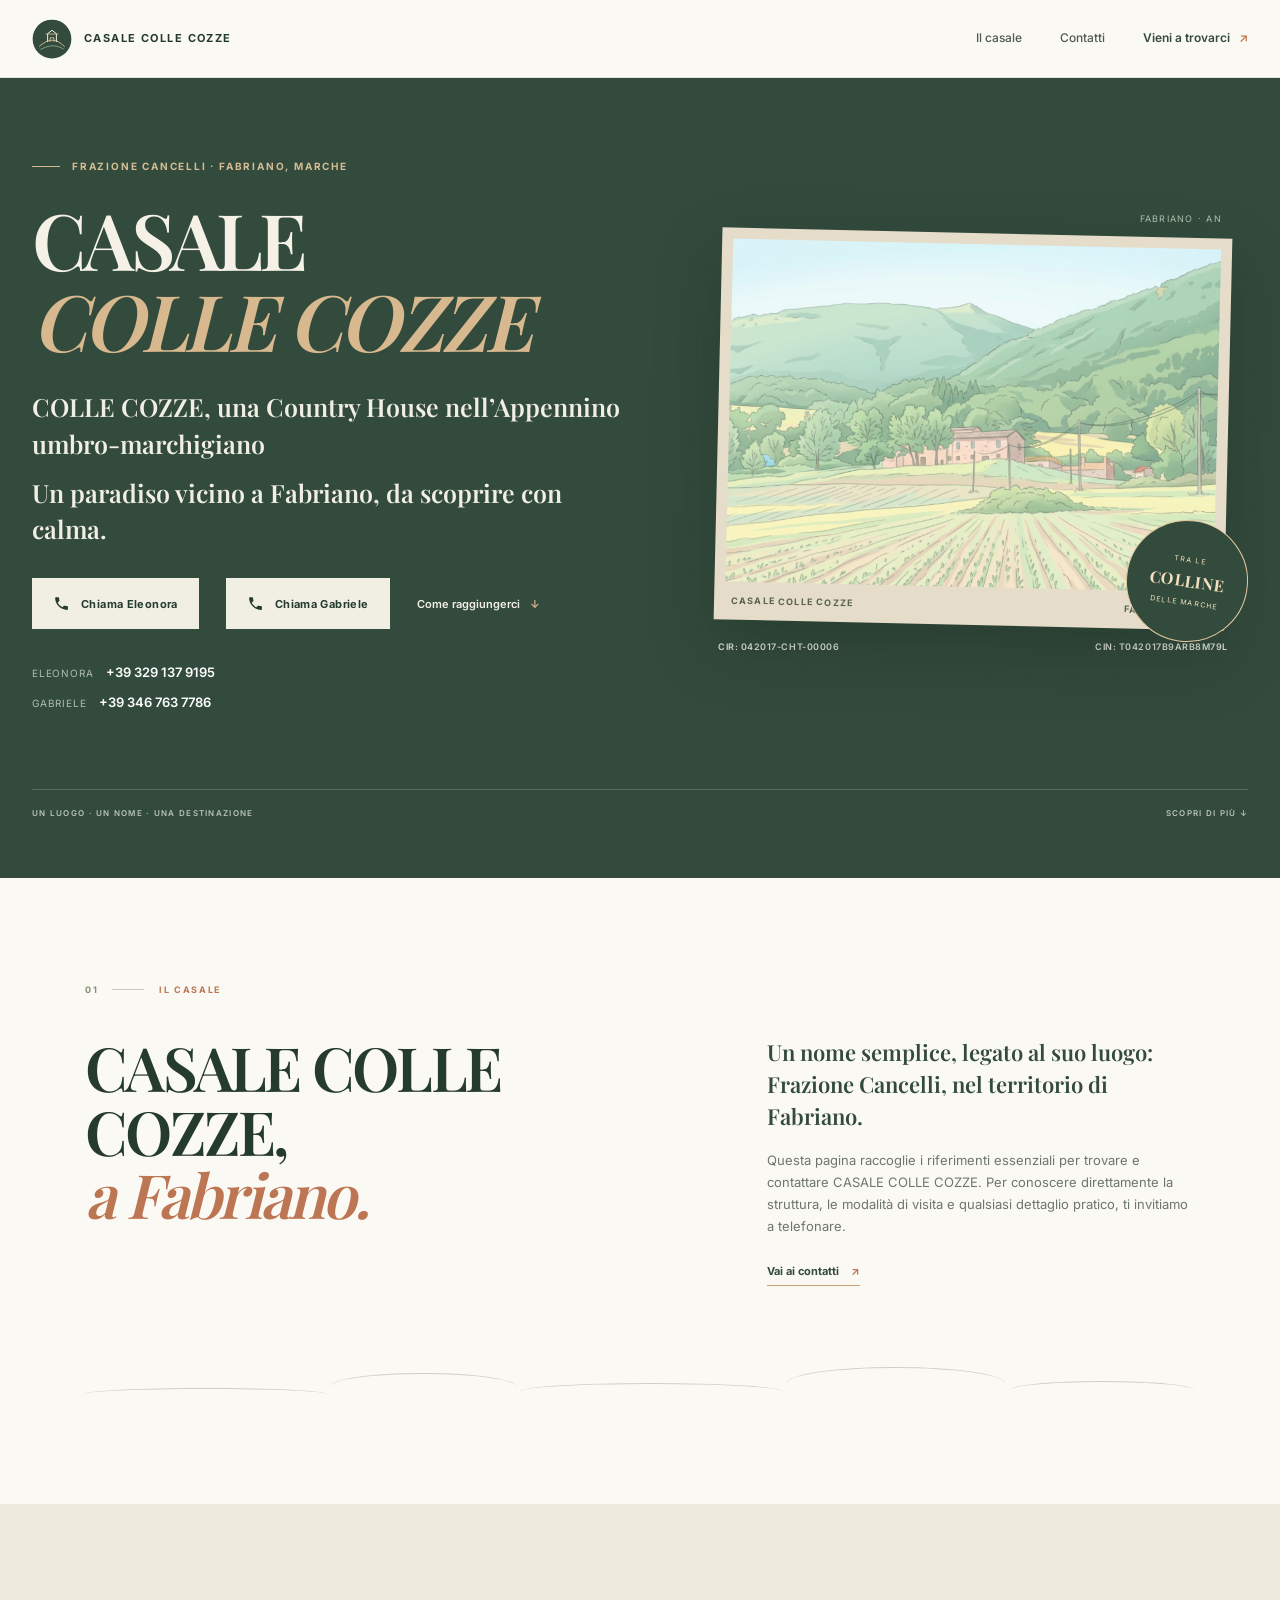
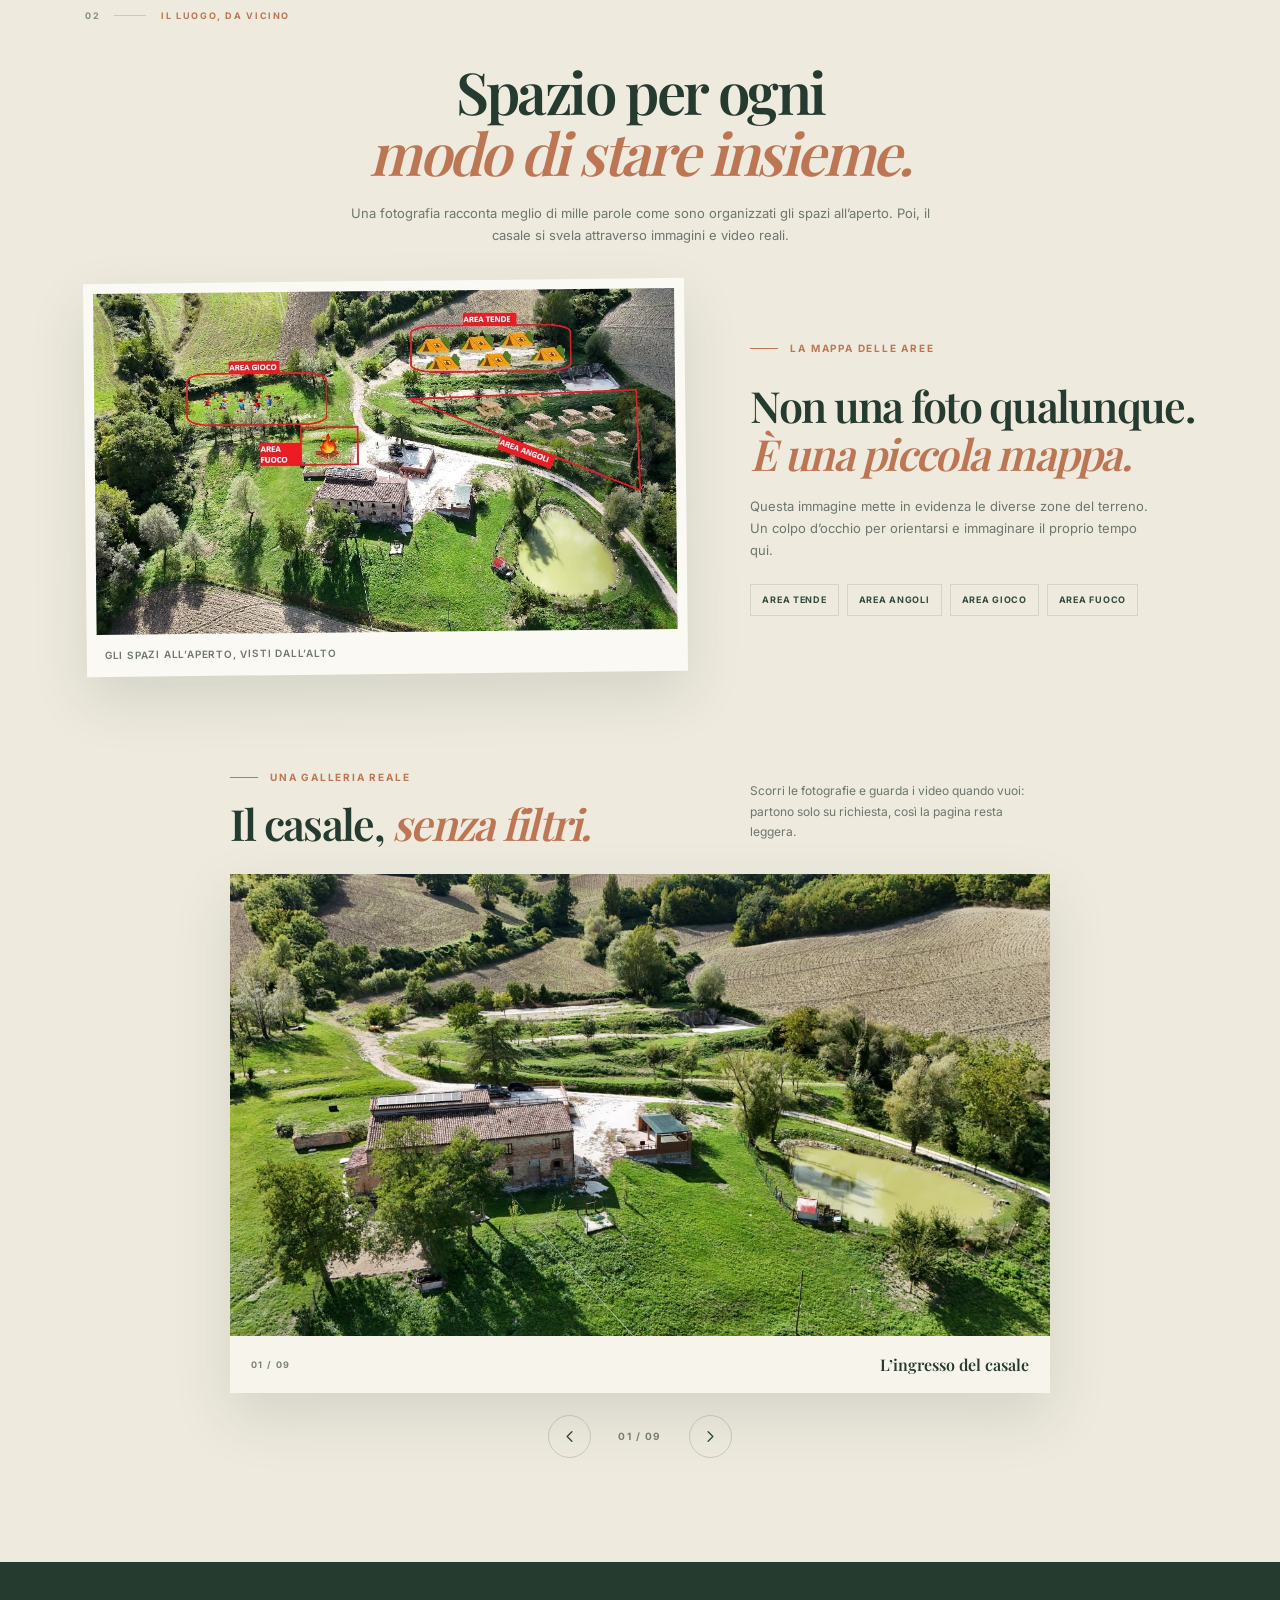
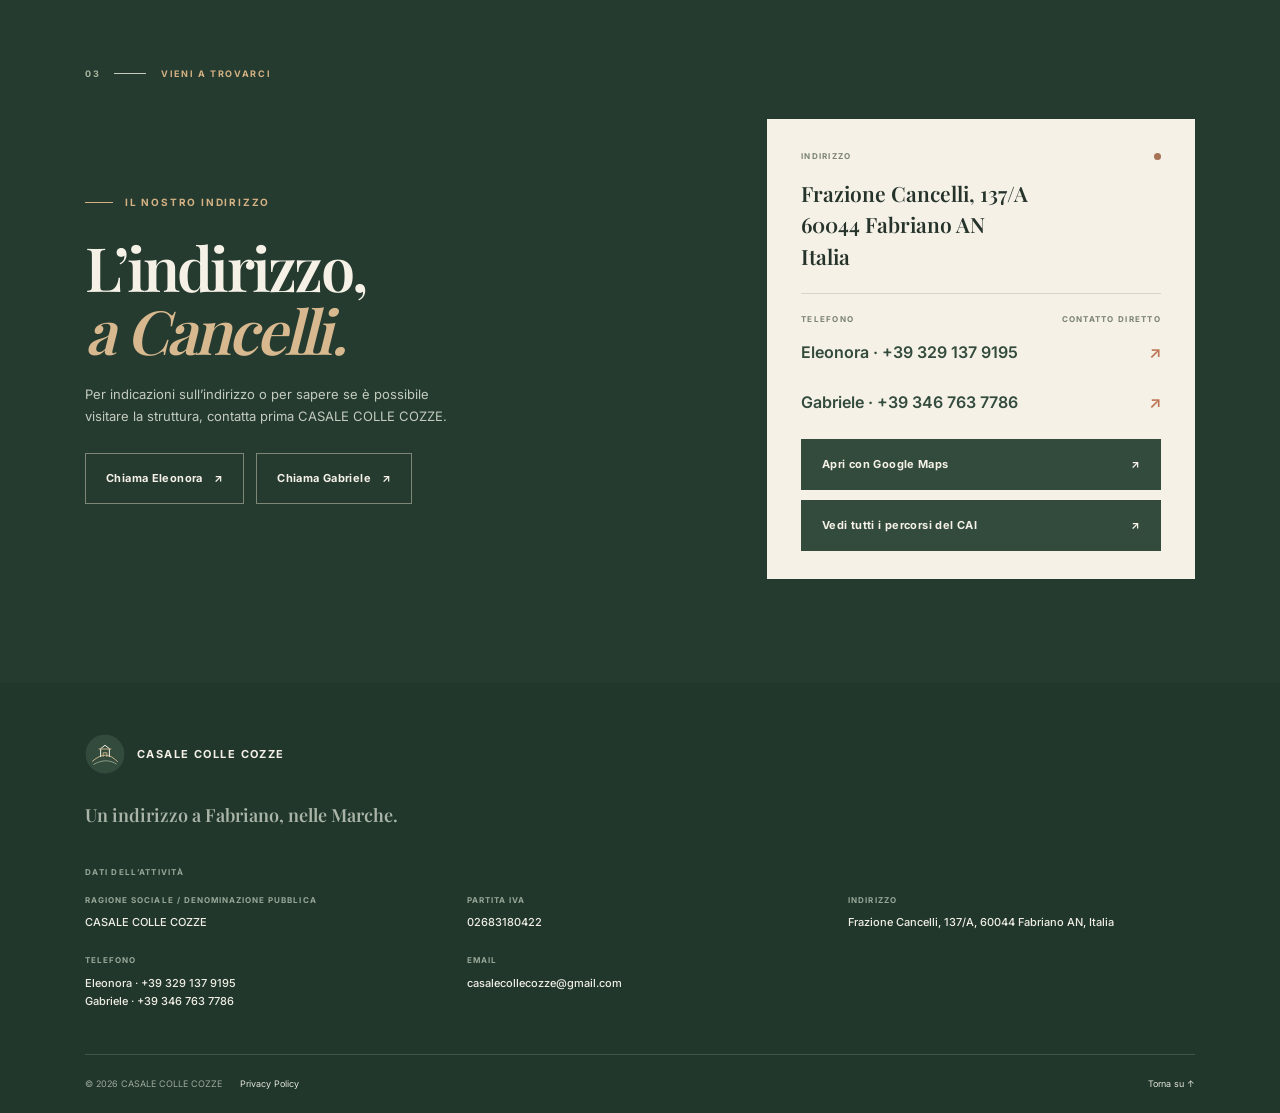
==== index.html @ ec2e75bc "Aggiunge il video rallentato e prime modifiche al contenuto in index.html" ====
<!doctype html>
<html lang="it">
<head>
  <meta charset="utf-8">
  <meta name="viewport" content="width=device-width, initial-scale=1">
  <meta name="theme-color" content="#334b3d">
  <meta name="description" content="CASALE COLLE COZZE, Country House a Frazione Cancelli, Fabriano (AN). Contatta Eleonora al +39 329 137 9195 o Gabriele al +39 346 763 7786.">
  <meta name="keywords" content="CASALE COLLE COZZE, Country House Fabriano, Frazione Cancelli, Fabriano AN, Appennino umbro-marchigiano">
  <meta name="author" content="CASALE COLLE COZZE">
  <meta property="og:title" content="CASALE COLLE COZZE | Country House a Fabriano">
  <meta property="og:description" content="Informazioni e contatti di CASALE COLLE COZZE a Frazione Cancelli, Fabriano.">
  <meta property="og:type" content="website">
  <meta property="og:locale" content="it_IT">
  <title>CASALE COLLE COZZE | Country House a Fabriano</title>
  <link rel="icon" href="assets/images/brand-mark.svg" type="image/svg+xml">
  <link rel="stylesheet" href="assets/css/styles.css">
</head>
<body>
  <a class="skip-link" href="#contenuto">Salta al contenuto</a>
  <nav class="site-nav" aria-label="Navigazione principale">
    <div class="nav-inner">
      <a class="brand" href="#inizio" aria-label="CASALE COLLE COZZE, pagina iniziale">
        <img src="assets/images/brand-mark.svg" width="42" height="42" alt="">
        <span>CASALE COLLE COZZE</span>
      </a>
      <button class="menu-toggle" type="button" aria-label="Apri il menu" aria-expanded="false" aria-controls="menu-principale">
        <span></span><span></span>
      </button>
      <div class="nav-links" id="menu-principale">
        <a href="#il-casale">Il casale</a>
        <a href="#vieni-a-trovarci">Contatti</a>
        <a class="nav-visit" href="#vieni-a-trovarci">Vieni a trovarci <span aria-hidden="true">↗</span></a>
      </div>
    </div>
  </nav>

  <main id="contenuto">
    <header class="hero" id="inizio">
      <div class="hero-inner">
        <div class="hero-copy">
          <p class="eyebrow"><span class="eyebrow-line"></span> Frazione Cancelli · Fabriano, Marche</p>
          <h1>CASALE<br><em>COLLE COZZE</em></h1>
          <p class="hero-lede">COLLE COZZE, una Country House nell’Appennino umbro-marchigiano</p>
          <p class="hero-lede">Un paradiso vicino a Fabriano, da scoprire con calma.</p>
          <div class="hero-actions">
            <a class="button button-light" href="tel:+393291379195">
              <svg aria-hidden="true" viewBox="0 0 24 24"><path d="M6.6 10.8a15.5 15.5 0 0 0 6.6 6.6l2.2-2.2a1 1 0 0 1 1-.2c1.1.4 2.3.6 3.6.6.6 0 1 .4 1 1V20c0 .6-.4 1-1 1C10.6 21 3 13.4 3 4c0-.6.4-1 1-1h3.5c.6 0 1 .4 1 1 0 1.3.2 2.5.6 3.6a1 1 0 0 1-.2 1z"/></svg>
              Chiama Eleonora
            </a>
            <a class="button button-light" href="tel:+393467637786">
              <svg aria-hidden="true" viewBox="0 0 24 24"><path d="M6.6 10.8a15.5 15.5 0 0 0 6.6 6.6l2.2-2.2a1 1 0 0 1 1-.2c1.1.4 2.3.6 3.6.6.6 0 1 .4 1 1V20c0 .6-.4 1-1 1C10.6 21 3 13.4 3 4c0-.6.4-1 1-1h3.5c.6 0 1 .4 1 1 0 1.3.2 2.5.6 3.6a1 1 0 0 1-.2 1z"/></svg>
              Chiama Gabriele
            </a>
            <a class="text-link" href="#vieni-a-trovarci">Come raggiungerci <span aria-hidden="true">↓</span></a>
          </div>
          <div class="hero-phone-list">
            <p class="hero-phone"><span>Eleonora</span><a href="tel:+393291379195">+39 329 137 9195</a></p>
            <p class="hero-phone"><span>Gabriele</span><a href="tel:+393467637786">+39 346 763 7786</a></p>
          </div>
        </div>
        <div class="hero-art">
          <div class="art-frame">
            <img src="assets/images/Casa-Soft-By-Ele.png" alt="Casale Colle Cozze a Fabriano">
            <div class="art-caption"><span>CASALE COLLE COZZE</span><span>Fabriano · AN</span></div>
          </div>
          <div class="art-codes"><span>CIR: 042017-CHT-00006</span><span>CIN: T042017B9ARB8M79L</span></div>
          <div class="art-stamp" aria-hidden="true">
            <span>TRA LE</span>
            <strong>COLLINE</strong>
            <span>DELLE MARCHE</span>
          </div>
          <span class="art-index" aria-hidden="true">FABRIANO · AN</span>
        </div>
      </div>
      <div class="hero-bottom"><span>UN LUOGO · UN NOME · UNA DESTINAZIONE</span><span>SCOPRI DI PIÙ ↓</span></div>
    </header>

    <section class="intro section-pad" id="il-casale">
      <div class="section-kicker"><span>01</span><span>IL CASALE</span></div>
      <div class="intro-grid">
        <h2>CASALE COLLE COZZE,<br><em>a Fabriano.</em></h2>
        <div class="intro-body">
          <p class="intro-lede">Un nome semplice, legato al suo luogo: Frazione Cancelli, nel territorio di Fabriano.</p>
          <p>Questa pagina raccoglie i riferimenti essenziali per trovare e contattare CASALE COLLE COZZE. Per conoscere direttamente la struttura, le modalità di visita e qualsiasi dettaglio pratico, ti invitiamo a telefonare.</p>
          <a class="inline-link" href="#vieni-a-trovarci">Vai ai contatti <span aria-hidden="true">↗</span></a>
        </div>
      </div>
      <div class="landscape-rule" aria-hidden="true"><span></span><span></span><span></span><span></span><span></span></div>
    </section>

    <section class="gallery section-pad" id="atmosfere" aria-labelledby="gallery-title">
      <div class="section-kicker"><span>02</span><span>IL LUOGO, DA VICINO</span></div>
      <div class="gallery-heading">
        <h2 id="gallery-title">Spazio per ogni<br><em>modo di stare insieme.</em></h2>
        <p>Una fotografia racconta meglio di mille parole come sono organizzati gli spazi all’aperto. Poi, il casale si svela attraverso immagini e video reali.</p>
      </div>

      <article class="gallery-feature" aria-labelledby="space-map-title">
        <figure class="space-map">
          <img src="assets/images/photo_2026-10-28_18-22-27.jpg" alt="Vista dall’alto del casale con la suddivisione delle aree: tende, angoli, gioco e fuoco" loading="lazy">
          <figcaption>Gli spazi all’aperto, visti dall’alto</figcaption>
        </figure>
        <div class="space-map-copy">
          <p class="eyebrow"><span class="eyebrow-line"></span> LA MAPPA DELLE AREE</p>
          <h3 id="space-map-title">Non una foto qualunque.<br><em>È una piccola mappa.</em></h3>
          <p>Questa immagine mette in evidenza le diverse zone del terreno. Un colpo d’occhio per orientarsi e immaginare il proprio tempo qui.</p>
          <ul class="area-list" aria-label="Aree indicate nella fotografia">
            <li>Area tende</li>
            <li>Area angoli</li>
            <li>Area gioco</li>
            <li>Area fuoco</li>
          </ul>
        </div>
      </article>

      <div class="media-heading">
        <div>
          <p class="eyebrow"><span class="eyebrow-line"></span> UNA GALLERIA REALE</p>
          <h3>Il casale, <em>senza filtri.</em></h3>
        </div>
        <p>Scorri le fotografie e guarda i video quando vuoi: partono solo su richiesta, così la pagina resta leggera.</p>
      </div>

      <div class="carousel" role="region" aria-roledescription="carosello" aria-label="Fotografie e video di Colle Cozze" tabindex="0">
        <div class="carousel-stage">
          <figure class="carousel-slide" role="group" aria-roledescription="diapositiva" aria-label="1 di 9 — L’ingresso del casale">
            <img src="assets/images/photo_2026-10-28_18-23-16.jpg" alt="Portone in legno all’ingresso del casale in pietra" loading="lazy">
            <figcaption><span>01 / 09</span><span>L’ingresso del casale</span></figcaption>
          </figure>
          <figure class="carousel-slide" role="group" aria-roledescription="diapositiva" aria-label="2 di 9 — Il casale e il paesaggio" hidden>
            <img src="assets/images/photo_2026-10-28_18-23-19.jpg" alt="Vista dall’alto del casale immerso nel paesaggio verde" loading="lazy">
            <figcaption><span>02 / 09</span><span>Il casale e il paesaggio</span></figcaption>
          </figure>
          <figure class="carousel-slide" role="group" aria-roledescription="diapositiva" aria-label="3 di 9 — La casa in pietra" hidden>
            <img src="assets/images/photo_2026-10-28_18-23-22.jpg" alt="Facciata in pietra del casale con ingresso e terrazza" loading="lazy">
            <figcaption><span>03 / 09</span><span>La casa in pietra</span></figcaption>
          </figure>
          <figure class="carousel-slide" role="group" aria-roledescription="diapositiva" aria-label="4 di 9 — La cucina" hidden>
            <img src="assets/images/photo_2026-10-28_18-23-25.jpg" alt="Cucina attrezzata con piano di lavoro e tavolo in acciaio" loading="lazy">
            <figcaption><span>04 / 09</span><span>La cucina</span></figcaption>
          </figure>
          <figure class="carousel-slide" role="group" aria-roledescription="diapositiva" aria-label="5 di 9 — La sala da pranzo" hidden>
            <img src="assets/images/photo_2026-10-28_18-23-27.jpg" alt="Sala interna con tavolo lungo e panche in legno" loading="lazy">
            <figcaption><span>05 / 09</span><span>La sala da pranzo</span></figcaption>
          </figure>
          <figure class="carousel-slide" role="group" aria-roledescription="diapositiva" aria-label="6 di 9 — La sala, un altro scorcio" hidden>
            <img src="assets/images/photo_2026-10-28_18-23-30.jpg" alt="Seconda vista della sala interna con tavolo e panche" loading="lazy">
            <figcaption><span>06 / 09</span><span>La sala, un altro scorcio</span></figcaption>
          </figure>
          <figure class="carousel-slide" role="group" aria-roledescription="diapositiva" aria-label="7 di 9 — Il paesaggio intorno" hidden>
            <img src="assets/images/photo_2026-10-28_18-23-33.jpg" alt="Prato verde e boschi sulle colline intorno al casale" loading="lazy">
            <figcaption><span>07 / 09</span><span>Il paesaggio intorno</span></figcaption>
          </figure>
          <figure class="carousel-slide" role="group" aria-roledescription="diapositiva" aria-label="8 di 9 — Video del luogo" hidden>
            <video controls playsinline preload="none" poster="assets/images/photo_2026-10-28_18-23-19.jpg" aria-label="Video del casale, primo filmato">
              <source src="assets/videos/colle-cozze.mp4" type="video/mp4">
              Il tuo browser non supporta la riproduzione video.
            </video>
            <figcaption><span>08 / 09</span><span>Un video del luogo</span></figcaption>
          </figure>
          <figure class="carousel-slide" role="group" aria-roledescription="diapositiva" aria-label="9 di 9 — Video al rallentatore" hidden>
            <video controls playsinline preload="none" poster="assets/images/photo_2026-10-28_18-23-33.jpg" aria-label="Video del casale riprodotto al rallentatore">
              <source src="assets/videos/colle-cozze-rallentato.mp4" type="video/mp4">
              Il tuo browser non supporta la riproduzione video.
            </video>
            <figcaption><span>09 / 09</span><span>Il paesaggio, al rallentatore</span></figcaption>
          </figure>
        </div>
        <div class="carousel-controls">
          <button class="carousel-arrow carousel-prev" type="button" aria-label="Mostra il contenuto precedente">
            <svg aria-hidden="true" viewBox="0 0 24 24"><path d="m15 18-6-6 6-6"/></svg>
          </button>
          <span class="carousel-count" aria-hidden="true">01 / 09</span>
          <button class="carousel-arrow carousel-next" type="button" aria-label="Mostra il contenuto successivo">
            <svg aria-hidden="true" viewBox="0 0 24 24"><path d="m9 18 6-6-6-6"/></svg>
          </button>
        </div>
        <p class="carousel-status" aria-live="polite" aria-atomic="true">Elemento 1 di 9: L’ingresso del casale</p>
      </div>
    </section>

    <section class="visit section-pad" id="vieni-a-trovarci">
      <div class="section-kicker section-kicker-light"><span>03</span><span>VIENI A TROVARCI</span></div>
      <div class="visit-grid">
        <div>
          <p class="eyebrow eyebrow-light"><span class="eyebrow-line"></span> IL NOSTRO INDIRIZZO</p>
          <h2>L’indirizzo,<br><em>a Cancelli.</em></h2>
          <p class="visit-copy">Per indicazioni sull’indirizzo o per sapere se è possibile visitare la struttura, contatta prima CASALE COLLE COZZE.</p>
          <div class="visit-actions">
            <a class="button button-outline" href="tel:+393291379195">Chiama Eleonora <span aria-hidden="true">↗</span></a>
            <a class="button button-outline" href="tel:+393467637786">Chiama Gabriele <span aria-hidden="true">↗</span></a>
          </div>
        </div>
        <div class="address-card">
          <div class="address-card-top"><span>INDIRIZZO</span><span class="address-dot" aria-hidden="true"></span></div>
          <address>Frazione Cancelli, 137/A<br>60044 Fabriano AN<br>Italia</address>
          <div class="address-separator"></div>
          <div class="address-card-top"><span>TELEFONO</span><span>CONTATTO DIRETTO</span></div>
          <a class="address-phone" href="tel:+393291379195">Eleonora · +39 329 137 9195 <span aria-hidden="true">↗</span></a>
          <a class="address-phone" href="tel:+393467637786">Gabriele · +39 346 763 7786 <span aria-hidden="true">↗</span></a>
          <a class="button button-map" href="https://www.google.com/maps/search/?api=1&amp;query=CASALE%20COLLE%20COZZE%2C%20Frazione%20Cancelli%20137%2FA%2C%2060044%20Fabriano%20AN%2C%20Italy" target="_blank" rel="noopener noreferrer">
            Apri con Google Maps <span aria-hidden="true">↗</span>
          </a>
          <a class="button button-map" href="https://www.caifabriano.it/wp/cpc/7-itinerari-it/it-7-gruppo-monte-penna/it-7-01/" target="_blank" rel="noopener noreferrer">
            Vedi tutti i percorsi del CAI <span aria-hidden="true">↗</span>
          </a>
        </div>
      </div>
    </section>

  </main>

  <footer class="site-footer">
    <div class="footer-main">
      <a class="brand footer-brand" href="#inizio">
        <img src="assets/images/brand-mark.svg" width="42" height="42" alt="">
        <span>CASALE COLLE COZZE</span>
      </a>
      <p class="footer-line">Un indirizzo a Fabriano, nelle Marche.</p>
      <p class="footer-label">DATI DELL’ATTIVITÀ</p>
      <div class="footer-details">
        <div><span>RAGIONE SOCIALE / DENOMINAZIONE PUBBLICA</span><strong>CASALE COLLE COZZE</strong></div>
        <div><span>PARTITA IVA</span><strong>02683180422</strong></div>
        <div><span>INDIRIZZO</span><strong>Frazione Cancelli, 137/A, 60044 Fabriano AN, Italia</strong></div>
        <div><span>TELEFONO</span><strong><a href="tel:+393291379195">Eleonora · +39 329 137 9195</a><br><a href="tel:+393467637786">Gabriele · +39 346 763 7786</a></strong></div>
        <div><span>EMAIL</span><strong><a href="mailto:casalecollecozze@gmail.com">casalecollecozze@gmail.com</a></strong></div>
      </div>
    </div>
    <div class="footer-bottom">
      <span>© <span id="anno">2026</span> CASALE COLLE COZZE</span>
      <a href="privacy_policy.html">Privacy Policy</a>
      <a class="back-top" href="#inizio">Torna su ↑</a>
    </div>
  </footer>
  <script src="assets/js/main.js" defer></script>
</body>
</html>
---- assets/css/styles.css ----
@font-face {
  font-family: Inter;
  src: url("../fonts/Inter-Regular.ttf") format("truetype");
  font-style: normal;
  font-weight: 400;
  font-display: swap;
}
@font-face {
  font-family: Inter;
  src: url("../fonts/Inter-Medium.ttf") format("truetype");
  font-style: normal;
  font-weight: 500;
  font-display: swap;
}
@font-face {
  font-family: Inter;
  src: url("../fonts/Inter-SemiBold.ttf") format("truetype");
  font-style: normal;
  font-weight: 600;
  font-display: swap;
}
@font-face {
  font-family: Inter;
  src: url("../fonts/Inter-Bold.ttf") format("truetype");
  font-style: normal;
  font-weight: 700;
  font-display: swap;
}
@font-face {
  font-family: "Playfair Display";
  src: url("../fonts/PlayfairDisplay-SemiBold.ttf") format("truetype");
  font-style: normal;
  font-weight: 600;
  font-display: swap;
}
@font-face {
  font-family: "Playfair Display";
  src: url("../fonts/PlayfairDisplay-Bold.ttf") format("truetype");
  font-style: normal;
  font-weight: 700;
  font-display: swap;
}

:root {
  color-scheme: light;
  --forest: #334b3d;
  --forest-deep: #263b30;
  --moss: #829174;
  --clay: #bd7654;
  --cream: #f5f1e7;
  --paper: #fbf9f3;
  --ink: #25332b;
  --muted: #6d766d;
  --rule: #d8d7c9;
  --nav-height: 78px;
}

* { box-sizing: border-box; }
html { scroll-behavior: smooth; scroll-padding-top: calc(var(--nav-height) + 18px); }
body {
  margin: 0;
  background: var(--paper);
  color: var(--ink);
  font-family: Inter, Arial, sans-serif;
  font-size: 15px;
  line-height: 1.7;
  -webkit-font-smoothing: antialiased;
}
a { color: inherit; }
img, svg { display: block; }
.skip-link {
  position: fixed; z-index: 1000; top: 8px; left: 8px;
  padding: 10px 14px; transform: translateY(-150%);
  background: var(--paper); color: var(--ink);
}
.skip-link:focus { transform: translateY(0); }

.site-nav {
  position: sticky; top: 0; z-index: 50;
  height: var(--nav-height);
  background: rgba(251, 249, 243, .96);
  border-bottom: 1px solid rgba(51, 75, 61, .12);
  backdrop-filter: blur(12px);
}
.nav-inner {
  width: min(1240px, calc(100% - 64px)); height: 100%; margin: 0 auto;
  display: flex; align-items: center; justify-content: space-between;
}
.brand { display: inline-flex; align-items: center; gap: 12px; text-decoration: none; }
.brand img { width: 40px; height: 40px; }
.brand span { color: var(--forest-deep); font-size: 11px; font-weight: 700; letter-spacing: .13em; }
.nav-links { display: flex; align-items: center; gap: 38px; }
.nav-links a {
  text-decoration: none; color: #4e5b51; font-size: 12px; font-weight: 500;
  transition: color .2s ease;
}
.nav-links a:hover, .nav-links a:focus-visible { color: var(--clay); }
.nav-links .nav-visit { color: var(--forest); font-weight: 600; }
.nav-visit span { margin-left: 6px; color: var(--clay); }
.menu-toggle { display: none; }

.hero {
  position: relative; min-height: min(740px, calc(100svh - var(--nav-height)));
  padding: 72px max(32px, calc((100% - 1240px) / 2)) 58px;
  overflow: hidden; color: var(--cream); background: var(--forest);
}
.hero::before {
  position: absolute; inset: 0; content: ""; pointer-events: none; opacity: .13;
  background-image: radial-gradient(rgba(255,255,255,.38) .55px, transparent .55px);
  background-size: 8px 8px; mask-image: linear-gradient(90deg, #000, transparent 88%);
}
.hero-inner {
  position: relative; z-index: 1; width: min(1240px, 100%); min-height: 515px; margin: auto;
  display: grid; grid-template-columns: 1fr .9fr; align-items: center; gap: clamp(34px, 7vw, 110px);
}
.hero-copy { padding: 8px 0 22px; }
.eyebrow {
  display: flex; align-items: center; gap: 12px; margin: 0 0 24px;
  color: var(--clay); font-size: 10px; font-weight: 700; letter-spacing: .18em; text-transform: uppercase;
}
.eyebrow-line { width: 28px; height: 1px; background: currentColor; }
.hero .eyebrow { color: #d6bc93; }
h1, h2, p { margin-top: 0; }
h1, h2 {
  font-family: "Playfair Display", Georgia, serif; font-weight: 600;
  letter-spacing: -.045em; line-height: 1.04;
}
h1 { margin: 0 0 28px; font-size: clamp(50px, 6.1vw, 84px); }
h1 em, h2 em { color: #d8b98f; font-weight: 600; }
.hero-lede { margin: 0 0 13px; color: #f1eee3; font-family: "Playfair Display", Georgia, serif; font-size: clamp(20px, 2vw, 25px); line-height: 1.45; }
.hero-actions { display: flex; flex-wrap: wrap; align-items: center; gap: 27px; margin-top: 31px; }
.button {
  min-height: 51px; display: inline-flex; align-items: center; justify-content: center; gap: 11px;
  padding: 0 20px; border: 1px solid transparent; text-decoration: none;
  font-size: 11px; font-weight: 700; letter-spacing: .035em;
  transition: transform .2s ease, background-color .2s ease, color .2s ease;
}
.button:hover { transform: translateY(-2px); }
.button svg { width: 17px; height: 17px; fill: currentColor; }
.button-light { color: var(--forest-deep); background: #f1eee3; }
.button-light:hover { background: #fff; }
.text-link { color: #f4f0e6; font-size: 11px; font-weight: 600; text-decoration: none; }
.text-link span { margin-left: 7px; color: #d8b98f; }
.hero-phone-list { margin-top: 32px; }
.hero-phone { display: flex; flex-wrap: wrap; align-items: baseline; gap: 13px; margin: 0 0 8px; }
.hero-phone span { color: #aebcaf; font-size: 10px; letter-spacing: .08em; text-transform: uppercase; }
.hero-phone a { color: #fff; font-size: 13px; font-weight: 600; text-decoration: none; }

.hero-art { position: relative; width: 100%; max-width: 530px; justify-self: end; padding: 22px 20px 28px 0; }
.art-frame { position: relative; padding: 11px; background: #e5ddca; box-shadow: 0 25px 65px rgba(14, 29, 21, .28); transform: rotate(1.3deg); }
.art-frame img { width: 100%; height: auto; background: #d8dfce; }
.art-caption {
  display: flex; justify-content: space-between; padding: 11px 6px 1px;
  color: #586351; font-size: 9px; font-weight: 700; letter-spacing: .13em; text-transform: uppercase;
}
.art-codes { display: flex; flex-wrap: wrap; justify-content: space-between; gap: 5px 16px; margin-top: 13px; color: #e1e6d9; font-size: 9px; font-weight: 600; letter-spacing: .06em; }
.art-stamp {
  position: absolute; right: 0; bottom: 40px; width: 122px; height: 122px; border: 1px solid #e2c79d;
  border-radius: 50%; display: flex; flex-direction: column; align-items: center; justify-content: center;
  color: #f2dfbd; background: var(--forest); text-align: center; transform: rotate(8deg);
}
.art-stamp span { font-size: 7px; letter-spacing: .18em; }
.art-stamp strong { margin: 2px 0; font-family: "Playfair Display", Georgia, serif; font-size: 16px; letter-spacing: .03em; }
.art-index { position: absolute; top: 0; right: 26px; color: #adc0ae; font-size: 9px; letter-spacing: .14em; }
.hero-bottom {
  position: relative; z-index: 1; width: min(1240px, 100%); margin: 45px auto 0; padding-top: 17px;
  display: flex; justify-content: space-between; border-top: 1px solid rgba(243,239,226,.2);
  color: #b9c2b6; font-size: 8px; font-weight: 600; letter-spacing: .16em;
}

.section-pad { padding: 104px max(32px, calc((100% - 1110px) / 2)); }
.section-kicker { display: flex; align-items: center; gap: 15px; margin-bottom: 38px; color: var(--clay); font-size: 9px; font-weight: 700; letter-spacing: .18em; }
.section-kicker span:first-child { color: var(--moss); }
.section-kicker span:first-child::after { content: ""; display: inline-block; width: 32px; height: 1px; margin: 0 0 3px 14px; background: #c8cbbd; }
.intro { position: relative; overflow: hidden; }
.intro-grid { display: grid; grid-template-columns: 1fr .75fr; gap: 10%; align-items: start; }
h2 { margin: 0; color: var(--forest-deep); font-size: clamp(38px, 5vw, 61px); }
.intro h2 em, .contact h2 em { color: var(--clay); }
.intro-lede { max-width: 455px; margin: 2px 0 16px; color: var(--forest); font-family: "Playfair Display", Georgia, serif; font-size: 22px; line-height: 1.45; }
.intro-body > p:not(.intro-lede) { max-width: 460px; margin-bottom: 19px; color: var(--muted); font-size: 13px; }
.inline-link { display: inline-flex; gap: 12px; padding-bottom: 5px; border-bottom: 1px solid #c8a078; color: var(--forest); font-size: 11px; font-weight: 700; text-decoration: none; }
.inline-link span { color: var(--clay); }
.landscape-rule { height: 40px; display: flex; align-items: end; gap: 4px; margin-top: 74px; opacity: .45; }
.landscape-rule span { display: block; width: 22%; height: 12px; border-top: 1px solid #94a18c; border-radius: 50% 50% 0 0; }
.landscape-rule span:nth-child(2) { width: 17%; height: 27px; }
.landscape-rule span:nth-child(3) { width: 24%; height: 17px; }
.landscape-rule span:nth-child(4) { width: 20%; height: 33px; }
.landscape-rule span:nth-child(5) { width: 17%; height: 19px; }

.gallery { background: #eeeade; }
.gallery-heading { max-width: 770px; margin: 0 auto 35px; text-align: center; }
.gallery-heading h2 { font-size: clamp(38px, 5vw, 58px); }
.gallery-heading h2 em { color: var(--clay); }
.gallery-heading p { max-width: 590px; margin: 20px auto 0; color: var(--muted); font-size: 13px; }
.gallery-feature {
  display: grid; grid-template-columns: 1.15fr .85fr; align-items: center; gap: clamp(28px, 5vw, 70px);
  max-width: 1110px; margin: 0 auto 95px;
}
.space-map { margin: 0; padding: 10px; background: var(--paper); box-shadow: 0 23px 55px rgba(38, 59, 48, .13); transform: rotate(-.6deg); }
.space-map img { width: 100%; height: auto; }
.space-map figcaption { padding: 12px 8px 3px; color: var(--muted); font-size: 10px; font-weight: 600; letter-spacing: .08em; text-transform: uppercase; }
.space-map-copy h3, .media-heading h3 {
  margin: 0; color: var(--forest-deep); font-family: "Playfair Display", Georgia, serif;
  font-size: clamp(30px, 3.5vw, 43px); font-weight: 600; letter-spacing: -.04em; line-height: 1.12;
}
.space-map-copy h3 em, .media-heading h3 em { color: var(--clay); font-weight: 600; }
.space-map-copy > p:not(.eyebrow) { max-width: 400px; margin: 18px 0 23px; color: var(--muted); font-size: 13px; }
.area-list { display: flex; flex-wrap: wrap; gap: 8px; margin: 0; padding: 0; list-style: none; }
.area-list li { padding: 7px 11px; border: 1px solid #d5d4c7; color: var(--forest); font-size: 9px; font-weight: 700; letter-spacing: .08em; text-transform: uppercase; }
.media-heading { display: flex; align-items: end; justify-content: space-between; gap: 28px; max-width: 820px; margin: 0 auto 27px; }
.media-heading .eyebrow { margin-bottom: 13px; }
.media-heading > p { max-width: 300px; margin: 0 0 5px; color: var(--muted); font-size: 12px; }
.carousel { position: relative; width: min(820px, 100%); margin: 0 auto; outline: none; }
.carousel:focus-visible { outline: 2px solid var(--clay); outline-offset: 8px; }
.carousel-stage { position: relative; overflow: hidden; background: #e1dbc9; box-shadow: 0 23px 55px rgba(38, 59, 48, .13); }
.carousel-slide { margin: 0; }
.carousel-slide[hidden] { display: none; }
.carousel-slide img, .carousel-slide video { width: 100%; aspect-ratio: 16 / 9; object-fit: cover; background: #ddd8c9; }
.carousel-slide figcaption {
  min-height: 57px; display: flex; align-items: center; justify-content: space-between; gap: 20px;
  padding: 13px 21px; color: var(--forest-deep); background: #f7f4eb;
  font-family: "Playfair Display", Georgia, serif; font-size: 16px;
}
.carousel-slide figcaption span:first-child {
  color: #788273; font-family: Inter, Arial, sans-serif; font-size: 9px; font-weight: 700; letter-spacing: .15em;
}
.carousel-controls { display: flex; align-items: center; justify-content: center; gap: 20px; margin-top: 22px; }
.carousel-count { min-width: 58px; color: #788273; font-size: 10px; font-weight: 700; letter-spacing: .15em; text-align: center; }
.carousel-arrow {
  width: 43px; height: 43px; display: grid; place-items: center; padding: 0;
  border: 1px solid #c9cabb; border-radius: 50%; color: var(--forest); background: transparent; cursor: pointer;
  transition: color .2s ease, background-color .2s ease, border-color .2s ease;
}
.carousel-arrow:hover { border-color: var(--forest); color: var(--paper); background: var(--forest); }
.carousel-arrow:focus-visible, .carousel-indicator:focus-visible { outline: 2px solid var(--clay); outline-offset: 4px; }
.carousel-arrow svg { width: 19px; height: 19px; fill: none; stroke: currentColor; stroke-linecap: round; stroke-linejoin: round; stroke-width: 1.7; }
.carousel-indicators { display: flex; align-items: center; justify-content: center; gap: 11px; }
.carousel-indicator {
  width: 10px; height: 10px; padding: 0; border: 1px solid #75816f; border-radius: 50%;
  background: transparent; cursor: pointer; transition: transform .2s ease, background-color .2s ease;
}
.carousel-indicator[aria-current="true"] { transform: scale(1.2); border-color: var(--forest); background: var(--forest); }
.carousel-status { position: absolute; top: 0; left: 0; width: 1px; height: 1px; overflow: hidden; clip: rect(0, 0, 0, 0); white-space: nowrap; clip-path: inset(50%); }

.visit { color: var(--cream); background: var(--forest-deep); }
.section-kicker-light { color: #d3b183; }
.section-kicker-light span:first-child { color: #a9b69f; }
.visit-grid { display: grid; grid-template-columns: 1fr .78fr; gap: 12%; align-items: center; }
.eyebrow-light { color: #d3b183; }
.visit h2 { color: var(--cream); }
.visit-copy { max-width: 375px; margin: 21px 0 26px; color: #c3cbbf; font-size: 13px; }
.visit-actions { display: flex; flex-wrap: wrap; gap: 12px; }
.button-outline { border-color: rgba(239,232,214,.43); color: var(--cream); }
.button-outline:hover { background: rgba(255,255,255,.08); }
.address-card { padding: 31px 34px 28px; color: var(--ink); background: var(--cream); }
.address-card-top { display: flex; align-items: center; justify-content: space-between; color: #798273; font-size: 8px; font-weight: 700; letter-spacing: .16em; }
.address-dot { width: 7px; height: 7px; border-radius: 50%; background: #a67356; }
.address-card address { margin: 14px 0 21px; font-family: "Playfair Display", Georgia, serif; font-size: 21px; font-style: normal; line-height: 1.5; }
.address-separator { height: 1px; margin: 0 0 19px; background: #d9d5c8; }
.address-phone { display: flex; justify-content: space-between; margin: 12px 0 23px; color: var(--forest); font-size: 16px; font-weight: 600; text-decoration: none; }
.address-phone span { color: var(--clay); }
.button-map { width: 100%; justify-content: space-between; color: var(--cream); background: var(--forest); }
.button-map + .button-map { margin-top: 10px; }
.button-map:hover { background: #405c49; }

.contact { background: var(--cream); }
.contact-grid { display: grid; grid-template-columns: 1fr .76fr; gap: 12%; align-items: end; }
.contact-action { padding-bottom: 4px; }
.contact-action p { max-width: 390px; margin-bottom: 22px; color: var(--muted); font-size: 13px; }
.contact-number { display: flex; align-items: center; justify-content: space-between; gap: 15px; padding-bottom: 13px; border-bottom: 1px solid #a4a995; color: var(--forest); font-size: clamp(21px, 3vw, 32px); font-weight: 600; letter-spacing: -.04em; text-decoration: none; }
.contact-number span { color: var(--clay); font-size: 18px; }
.contact-caption { display: block; margin-top: 10px; color: #798273; font-size: 10px; }

.site-footer { color: #e7e7dc; background: #22372c; }
.footer-main { width: min(1110px, calc(100% - 64px)); margin: auto; padding: 51px 0 43px; }
.footer-brand span { color: #f4f0e6; }
.footer-line { margin: 18px 0 36px; color: #aab5a8; font-family: "Playfair Display", Georgia, serif; font-size: 18px; }
.footer-label { margin: 0 0 14px; color: #98a898; font-size: 8px; font-weight: 700; letter-spacing: .16em; }
.footer-details { display: grid; grid-template-columns: repeat(3, 1fr); gap: 22px 35px; }
.footer-details div { min-width: 0; }
.footer-details span { display: block; margin-bottom: 6px; color: #98a898; font-size: 8px; font-weight: 700; letter-spacing: .13em; }
.footer-details strong { display: block; color: #f0eee5; font-size: 11px; font-weight: 500; overflow-wrap: anywhere; }
.footer-details a { text-decoration: none; }
.footer-details a:hover { color: #e2c294; }
.footer-bottom {
  min-height: 59px; width: min(1110px, calc(100% - 64px)); margin: auto; display: flex;
  align-items: center; justify-content: space-between; gap: 18px; border-top: 1px solid rgba(237,238,225,.16);
  color: #9ea99c; font-size: 9px;
}
.footer-bottom a { color: #e2e5d9; text-decoration: none; }
.footer-bottom a:hover { color: #e2c294; }
.back-top { margin-left: auto; }

@media (min-width: 1500px) {
  .hero { padding-right: max(32px, calc((100% - 1240px) / 2)); padding-left: max(32px, calc((100% - 1240px) / 2)); }
}
@media (max-width: 900px) {
  :root { --nav-height: 70px; }
  .nav-inner { width: calc(100% - 40px); }
  .nav-links { gap: 22px; }
  .hero { padding: 55px 32px 37px; }
  .hero-inner { grid-template-columns: 1fr .85fr; gap: 32px; }
  h1 { font-size: clamp(46px, 7vw, 68px); }
  .hero-art { padding-right: 5px; }
  .art-stamp { width: 96px; height: 96px; }
  .art-stamp strong { font-size: 13px; }
  .section-pad { padding-top: 82px; padding-bottom: 82px; }
}
@media (max-width: 680px) {
  :root { --nav-height: 66px; }
  .nav-inner { width: calc(100% - 34px); }
  .brand { gap: 9px; }
  .brand img { width: 35px; height: 35px; }
  .brand span { font-size: 9px; letter-spacing: .1em; }
  .menu-toggle {
    width: 42px; height: 42px; padding: 0; border: 1px solid #d7d9ce; border-radius: 50%;
    display: flex; flex-direction: column; align-items: center; justify-content: center; gap: 5px;
    background: transparent; cursor: pointer;
  }
  .menu-toggle span { width: 16px; height: 1px; background: var(--forest); transition: transform .2s ease; }
  .menu-toggle[aria-expanded="true"] span:first-child { transform: translateY(3px) rotate(45deg); }
  .menu-toggle[aria-expanded="true"] span:last-child { transform: translateY(-3px) rotate(-45deg); }
  .nav-links {
    position: absolute; top: var(--nav-height); left: 0; right: 0; padding: 9px 22px 18px;
    display: none; flex-direction: column; align-items: stretch; gap: 0;
    background: var(--paper); border-bottom: 1px solid var(--rule); box-shadow: 0 14px 25px rgba(30,47,35,.1);
  }
  .nav-links.is-open { display: flex; }
  .nav-links a { padding: 12px 4px; border-bottom: 1px solid #e6e4d9; font-size: 12px; }
  .nav-links a:last-child { border-bottom: 0; }
  .hero { min-height: auto; padding: 46px 22px 24px; }
  .hero-inner { min-height: 0; grid-template-columns: 1fr; gap: 32px; }
  .hero-copy { padding: 0; }
  .hero .eyebrow { margin-bottom: 17px; font-size: 8px; }
  h1 { margin-bottom: 20px; font-size: clamp(48px, 13.2vw, 69px); }
  .hero-lede { font-size: 20px; }
  .hero-actions { gap: 17px; margin-top: 23px; }
  .button { min-height: 48px; padding: 0 15px; font-size: 10px; }
  .text-link { font-size: 10px; }
  .hero-phone-list { margin-top: 20px; }
  .hero-phone { gap: 9px; }
  .hero-phone span { width: 100%; font-size: 8px; }
  .hero-art { width: min(100%, 480px); padding: 8px 14px 24px 0; justify-self: center; }
  .art-frame { padding: 8px; }
  .art-caption { padding-top: 8px; font-size: 7px; }
  .art-stamp { right: 0; bottom: 38px; width: 88px; height: 88px; }
  .art-codes { justify-content: flex-start; font-size: 8px; }
  .art-stamp strong { font-size: 12px; }
  .art-stamp span { font-size: 6px; }
  .art-index { right: 17px; font-size: 8px; }
  .hero-bottom { margin-top: 29px; padding-top: 12px; font-size: 6px; letter-spacing: .1em; }
  .section-pad { padding: 68px 23px; }
  .section-kicker { margin-bottom: 27px; font-size: 8px; }
  .intro-grid, .visit-grid, .contact-grid { grid-template-columns: 1fr; gap: 27px; }
  .gallery-heading { margin-bottom: 26px; }
  .gallery-heading p { font-size: 12px; }
  .gallery-feature { grid-template-columns: 1fr; gap: 28px; margin-bottom: 64px; }
  .space-map { transform: none; }
  .space-map-copy h3, .media-heading h3 { font-size: clamp(30px, 8vw, 38px); }
  .space-map-copy > p:not(.eyebrow) { font-size: 12px; }
  .media-heading { align-items: start; flex-direction: column; gap: 13px; margin-bottom: 22px; }
  .media-heading > p { max-width: 420px; font-size: 12px; }
  .carousel-slide img, .carousel-slide video { aspect-ratio: 4 / 3; }
  .carousel-slide figcaption { min-height: 52px; padding: 11px 13px; font-size: 14px; }
  .carousel-controls { gap: 15px; margin-top: 18px; }
  .carousel-arrow { width: 40px; height: 40px; }
  h2 { font-size: clamp(38px, 10vw, 52px); }
  .intro-lede { font-size: 20px; }
  .intro-body > p:not(.intro-lede) { font-size: 12px; }
  .landscape-rule { margin-top: 44px; }
  .visit-grid { gap: 33px; }
  .visit-copy { font-size: 12px; }
  .address-card { padding: 24px 22px 22px; }
  .address-card address { font-size: 19px; }
  .address-phone { font-size: 15px; }
  .contact-grid { gap: 26px; }
  .contact-action p { font-size: 12px; }
  .contact-number { font-size: 25px; }
  .footer-main, .footer-bottom { width: calc(100% - 44px); }
  .footer-main { padding: 38px 0 32px; }
  .footer-line { margin: 15px 0 26px; font-size: 16px; }
  .footer-details { grid-template-columns: 1fr 1fr; gap: 18px 14px; }
  .footer-details span { font-size: 7px; }
  .footer-details strong { font-size: 10px; }
  .footer-bottom { min-height: 63px; flex-wrap: wrap; gap: 8px 14px; padding: 12px 0; font-size: 8px; }
}
@media (prefers-reduced-motion: reduce) {
  *, *::before, *::after { scroll-behavior: auto !important; transition-duration: .01ms !important; }
}
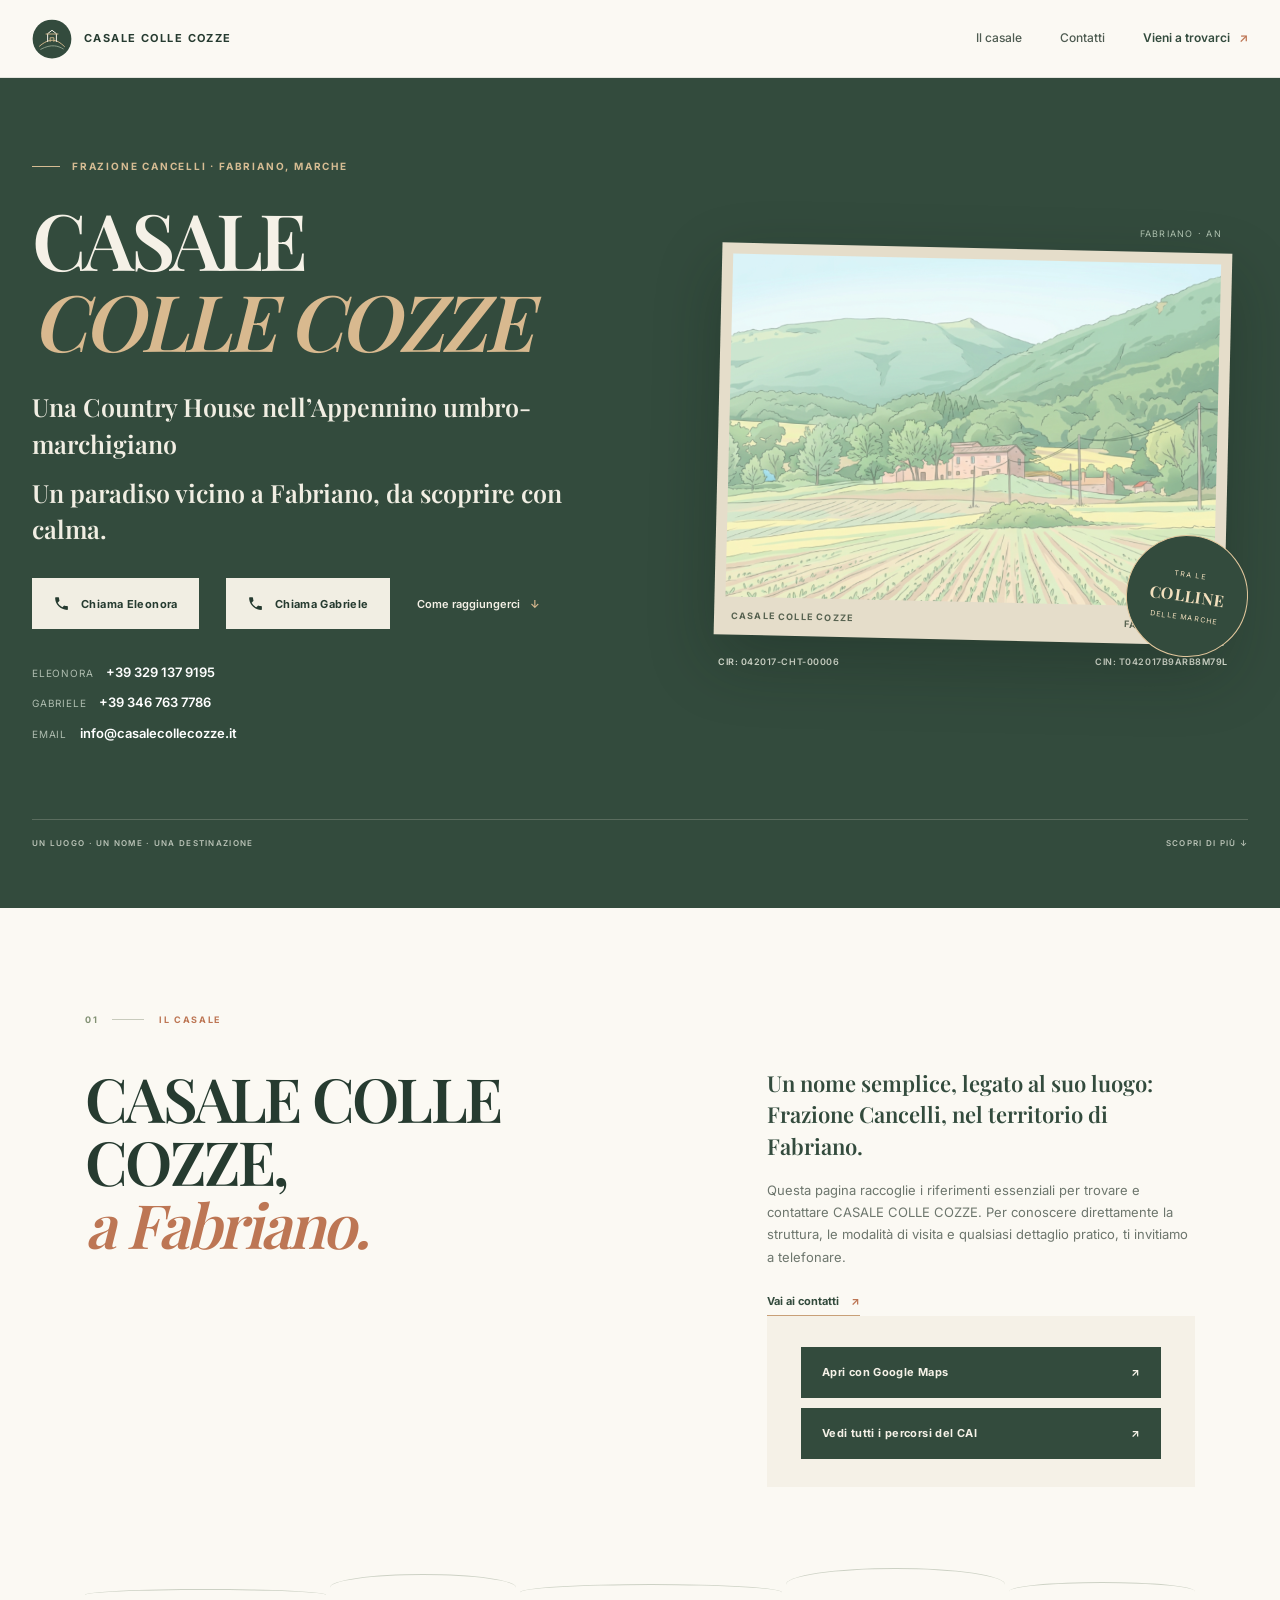
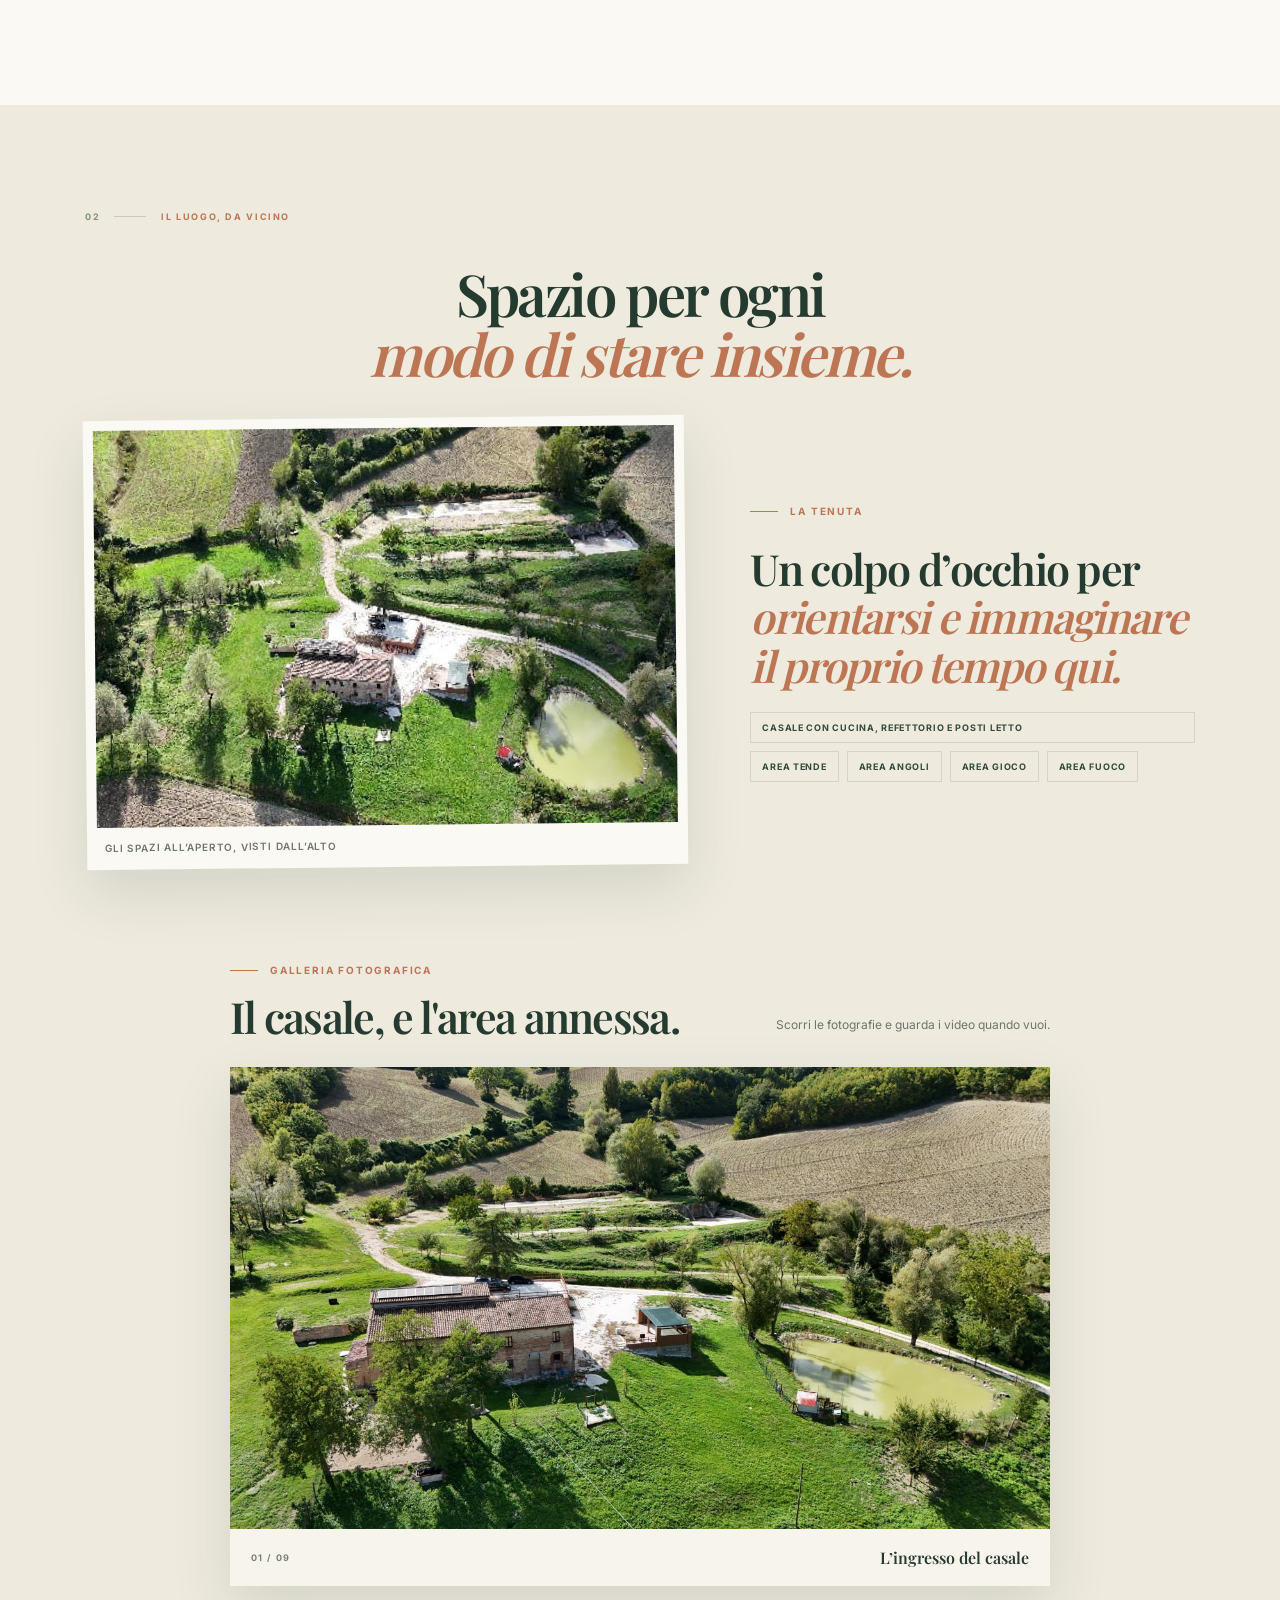
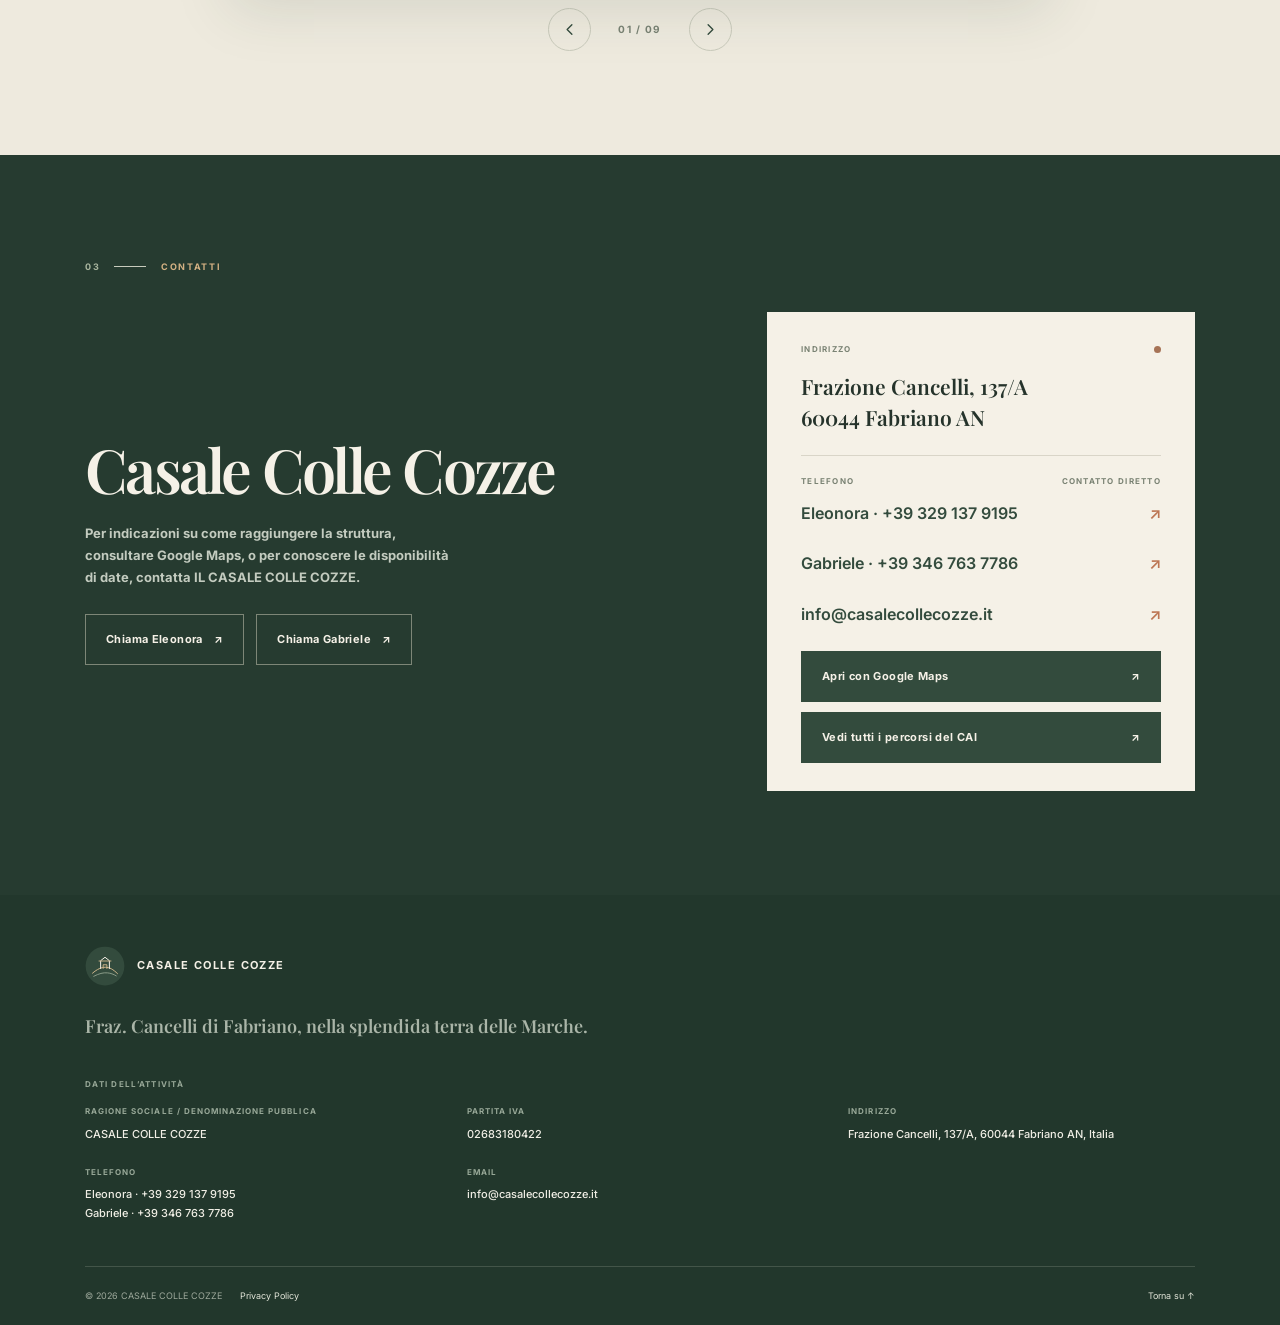
==== commit 1f5e6882: "Aggiunge foto e integra modifiche alle descrizioni ed email poposte dalla committente" ====
--- a/index.html
+++ b/index.html
@@ -40,7 +40,7 @@
         <div class="hero-copy">
           <p class="eyebrow"><span class="eyebrow-line"></span> Frazione Cancelli · Fabriano, Marche</p>
           <h1>CASALE<br><em>COLLE COZZE</em></h1>
-          <p class="hero-lede">COLLE COZZE, una Country House nell’Appennino umbro-marchigiano</p>
+          <p class="hero-lede">Una Country House nell’Appennino umbro-marchigiano</p>
           <p class="hero-lede">Un paradiso vicino a Fabriano, da scoprire con calma.</p>
           <div class="hero-actions">
             <a class="button button-light" href="tel:+393291379195">
@@ -56,6 +56,7 @@
           <div class="hero-phone-list">
             <p class="hero-phone"><span>Eleonora</span><a href="tel:+393291379195">+39 329 137 9195</a></p>
             <p class="hero-phone"><span>Gabriele</span><a href="tel:+393467637786">+39 346 763 7786</a></p>
+            <p class="hero-phone"><span>Email</span><a href="mailto:info@casalecollecozze.it">info@casalecollecozze.it</a></p>
           </div>
         </div>
         <div class="hero-art">
@@ -83,6 +84,14 @@
           <p class="intro-lede">Un nome semplice, legato al suo luogo: Frazione Cancelli, nel territorio di Fabriano.</p>
           <p>Questa pagina raccoglie i riferimenti essenziali per trovare e contattare CASALE COLLE COZZE. Per conoscere direttamente la struttura, le modalità di visita e qualsiasi dettaglio pratico, ti invitiamo a telefonare.</p>
           <a class="inline-link" href="#vieni-a-trovarci">Vai ai contatti <span aria-hidden="true">↗</span></a>
+        <div class="address-card">
+          <a class="button button-map" href="https://www.google.com/maps/search/?api=1&amp;query=CASALE%20COLLE%20COZZE%2C%20Frazione%20Cancelli%20137%2FA%2C%2060044%20Fabriano%20AN%2C%20Italy" target="_blank" rel="noopener noreferrer">
+            Apri con Google Maps <span aria-hidden="true">↗</span>
+          </a>
+          <a class="button button-map" href="https://www.caifabriano.it/wp/cpc/7-itinerari-it/it-7-gruppo-monte-penna/it-7-01/" target="_blank" rel="noopener noreferrer">
+            Vedi tutti i percorsi del CAI <span aria-hidden="true">↗</span>
+          </a>
+        </div>
         </div>
       </div>
       <div class="landscape-rule" aria-hidden="true"><span></span><span></span><span></span><span></span><span></span></div>
@@ -92,19 +101,19 @@
       <div class="section-kicker"><span>02</span><span>IL LUOGO, DA VICINO</span></div>
       <div class="gallery-heading">
         <h2 id="gallery-title">Spazio per ogni<br><em>modo di stare insieme.</em></h2>
-        <p>Una fotografia racconta meglio di mille parole come sono organizzati gli spazi all’aperto. Poi, il casale si svela attraverso immagini e video reali.</p>
       </div>
 
       <article class="gallery-feature" aria-labelledby="space-map-title">
         <figure class="space-map">
-          <img src="assets/images/photo_2026-10-28_18-22-27.jpg" alt="Vista dall’alto del casale con la suddivisione delle aree: tende, angoli, gioco e fuoco" loading="lazy">
+          <img src="assets/images/photo_2026-10-31_11-24-04.jpg" alt="Vista dall’alto del casale" loading="lazy">
           <figcaption>Gli spazi all’aperto, visti dall’alto</figcaption>
         </figure>
         <div class="space-map-copy">
-          <p class="eyebrow"><span class="eyebrow-line"></span> LA MAPPA DELLE AREE</p>
-          <h3 id="space-map-title">Non una foto qualunque.<br><em>È una piccola mappa.</em></h3>
-          <p>Questa immagine mette in evidenza le diverse zone del terreno. Un colpo d’occhio per orientarsi e immaginare il proprio tempo qui.</p>
+          <p class="eyebrow"><span class="eyebrow-line"></span> LA TENUTA</p>
+          <h3 id="space-map-title">Un colpo d’occhio per<br><em>orientarsi e immaginare il proprio tempo qui.</em></h3>
+          <p class="intro-lede"></p>
           <ul class="area-list" aria-label="Aree indicate nella fotografia">
+            <li style="width:100%">Casale con cucina, refettorio e posti letto</li>
             <li>Area tende</li>
             <li>Area angoli</li>
             <li>Area gioco</li>
@@ -115,14 +124,18 @@
 
       <div class="media-heading">
         <div>
-          <p class="eyebrow"><span class="eyebrow-line"></span> UNA GALLERIA REALE</p>
-          <h3>Il casale, <em>senza filtri.</em></h3>
-        </div>
-        <p>Scorri le fotografie e guarda i video quando vuoi: partono solo su richiesta, così la pagina resta leggera.</p>
+          <p class="eyebrow"><span class="eyebrow-line"></span>GALLERIA FOTOGRAFICA</p>
+          <h3>Il casale, e l'area annessa.</em></h3>
+        </div>
+        <p>Scorri le fotografie e guarda i video quando vuoi.</p>
       </div>
 
       <div class="carousel" role="region" aria-roledescription="carosello" aria-label="Fotografie e video di Colle Cozze" tabindex="0">
         <div class="carousel-stage">
+          <figure class="carousel-slide" role="group" aria-roledescription="diapositiva" aria-label="2 di 9 — Il casale e il paesaggio" hidden>
+            <img src="assets/images/photo_2026-10-28_18-22-27.jpg" alt="Vista dall’alto del casale con la suddivisione delle aree: tende, angoli, gioco e fuoco" loading="lazy">
+            <figcaption><span>01 / 09</span><span>Per i campi scout</span></figcaption>
+          </figure>
           <figure class="carousel-slide" role="group" aria-roledescription="diapositiva" aria-label="1 di 9 — L’ingresso del casale">
             <img src="assets/images/photo_2026-10-28_18-23-16.jpg" alt="Portone in legno all’ingresso del casale in pietra" loading="lazy">
             <figcaption><span>01 / 09</span><span>L’ingresso del casale</span></figcaption>
@@ -180,12 +193,11 @@
     </section>
 
     <section class="visit section-pad" id="vieni-a-trovarci">
-      <div class="section-kicker section-kicker-light"><span>03</span><span>VIENI A TROVARCI</span></div>
+      <div class="section-kicker section-kicker-light"><span>03</span><span>CONTATTI</span></div>
       <div class="visit-grid">
         <div>
-          <p class="eyebrow eyebrow-light"><span class="eyebrow-line"></span> IL NOSTRO INDIRIZZO</p>
-          <h2>L’indirizzo,<br><em>a Cancelli.</em></h2>
-          <p class="visit-copy">Per indicazioni sull’indirizzo o per sapere se è possibile visitare la struttura, contatta prima CASALE COLLE COZZE.</p>
+          <h2>Casale Colle Cozze</h2>
+          <h3 class="visit-copy">Per indicazioni su come raggiungere la struttura, consultare Google Maps, o per conoscere le disponibilità di date, contatta IL CASALE COLLE COZZE.</h3>
           <div class="visit-actions">
             <a class="button button-outline" href="tel:+393291379195">Chiama Eleonora <span aria-hidden="true">↗</span></a>
             <a class="button button-outline" href="tel:+393467637786">Chiama Gabriele <span aria-hidden="true">↗</span></a>
@@ -193,11 +205,12 @@
         </div>
         <div class="address-card">
           <div class="address-card-top"><span>INDIRIZZO</span><span class="address-dot" aria-hidden="true"></span></div>
-          <address>Frazione Cancelli, 137/A<br>60044 Fabriano AN<br>Italia</address>
+          <address>Frazione Cancelli, 137/A<br>60044 Fabriano AN</address>
           <div class="address-separator"></div>
           <div class="address-card-top"><span>TELEFONO</span><span>CONTATTO DIRETTO</span></div>
           <a class="address-phone" href="tel:+393291379195">Eleonora · +39 329 137 9195 <span aria-hidden="true">↗</span></a>
           <a class="address-phone" href="tel:+393467637786">Gabriele · +39 346 763 7786 <span aria-hidden="true">↗</span></a>
+          <a class="address-phone" href="mailto:info@casalecollecozze.it" target="_blank">info@casalecollecozze.it <span aria-hidden="true">↗</span></a>
           <a class="button button-map" href="https://www.google.com/maps/search/?api=1&amp;query=CASALE%20COLLE%20COZZE%2C%20Frazione%20Cancelli%20137%2FA%2C%2060044%20Fabriano%20AN%2C%20Italy" target="_blank" rel="noopener noreferrer">
             Apri con Google Maps <span aria-hidden="true">↗</span>
           </a>
@@ -216,14 +229,14 @@
         <img src="assets/images/brand-mark.svg" width="42" height="42" alt="">
         <span>CASALE COLLE COZZE</span>
       </a>
-      <p class="footer-line">Un indirizzo a Fabriano, nelle Marche.</p>
+      <p class="footer-line">Fraz. Cancelli di Fabriano, nella splendida terra delle Marche.</p>
       <p class="footer-label">DATI DELL’ATTIVITÀ</p>
       <div class="footer-details">
         <div><span>RAGIONE SOCIALE / DENOMINAZIONE PUBBLICA</span><strong>CASALE COLLE COZZE</strong></div>
         <div><span>PARTITA IVA</span><strong>02683180422</strong></div>
         <div><span>INDIRIZZO</span><strong>Frazione Cancelli, 137/A, 60044 Fabriano AN, Italia</strong></div>
         <div><span>TELEFONO</span><strong><a href="tel:+393291379195">Eleonora · +39 329 137 9195</a><br><a href="tel:+393467637786">Gabriele · +39 346 763 7786</a></strong></div>
-        <div><span>EMAIL</span><strong><a href="mailto:casalecollecozze@gmail.com">casalecollecozze@gmail.com</a></strong></div>
+        <div><span>EMAIL</span><strong><a href="mailto:info@casalecollecozze.it">info@casalecollecozze.it</a></strong></div>
       </div>
     </div>
     <div class="footer-bottom">
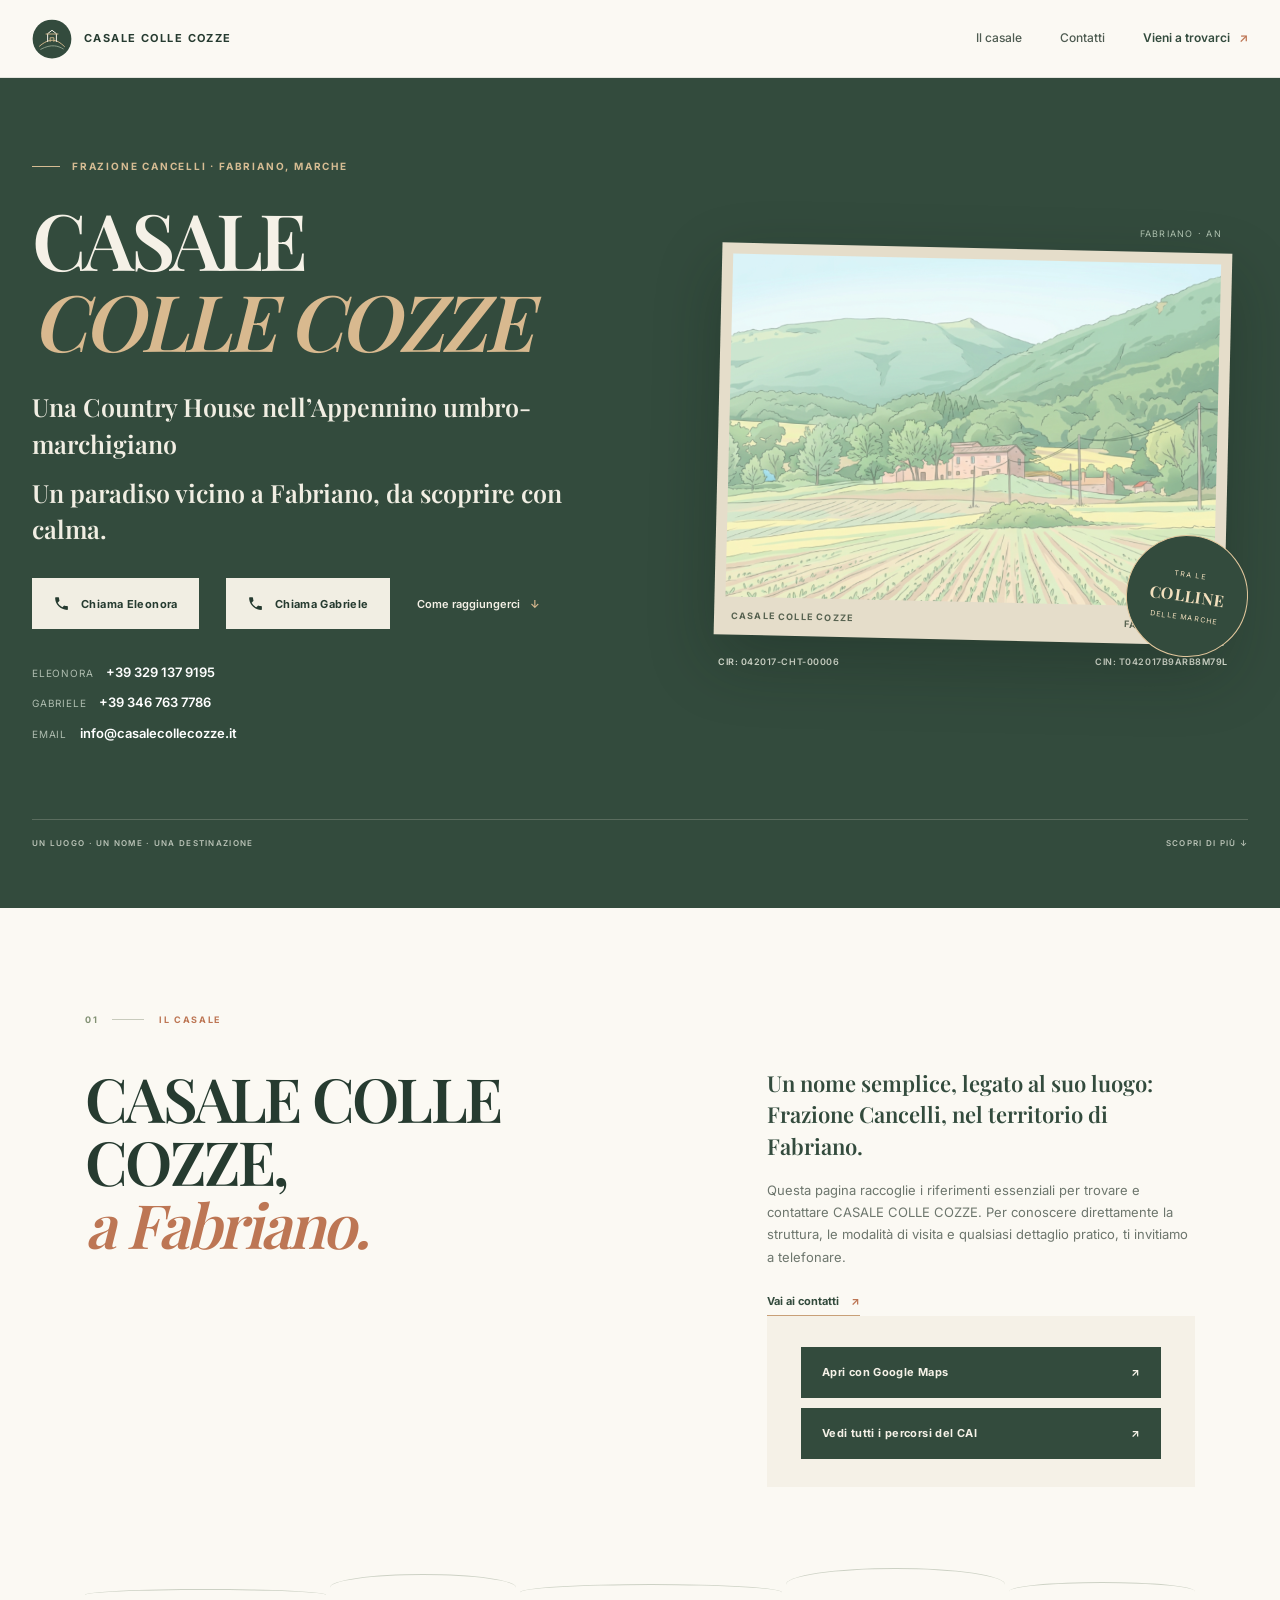
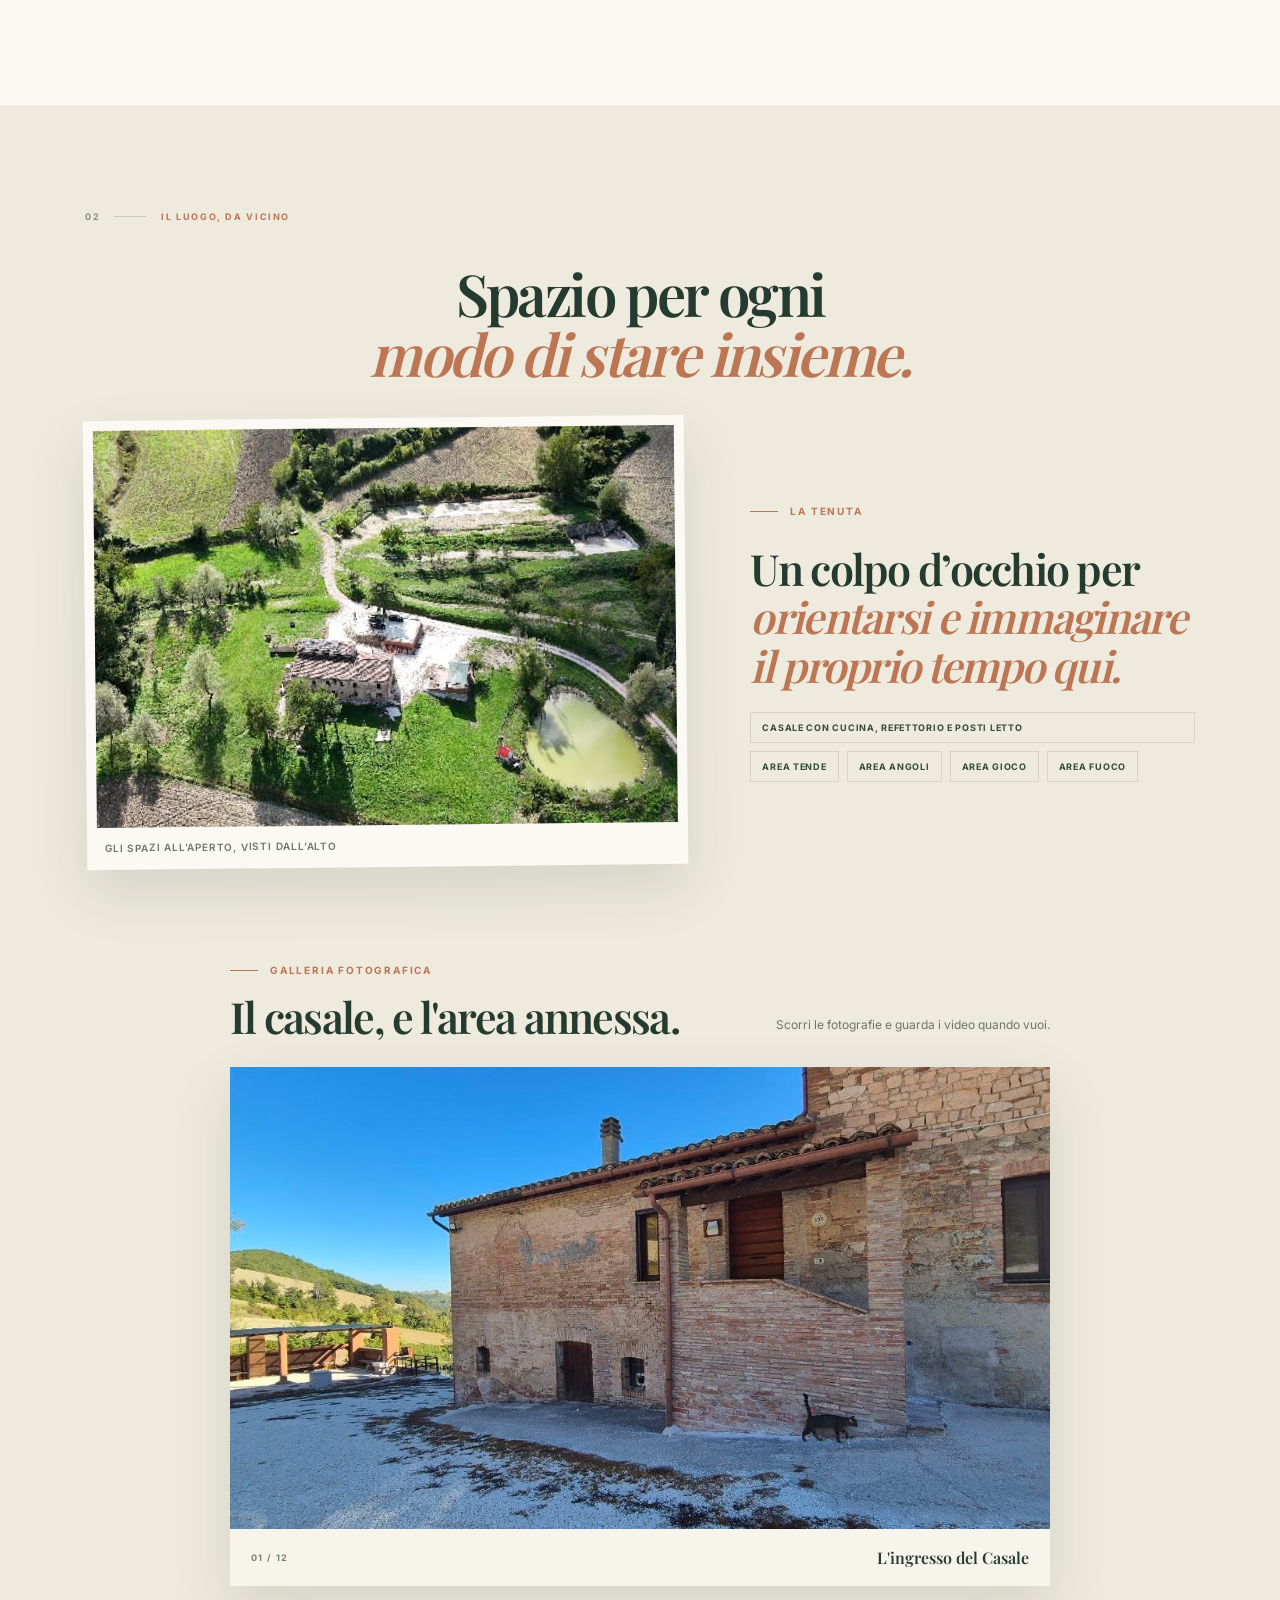
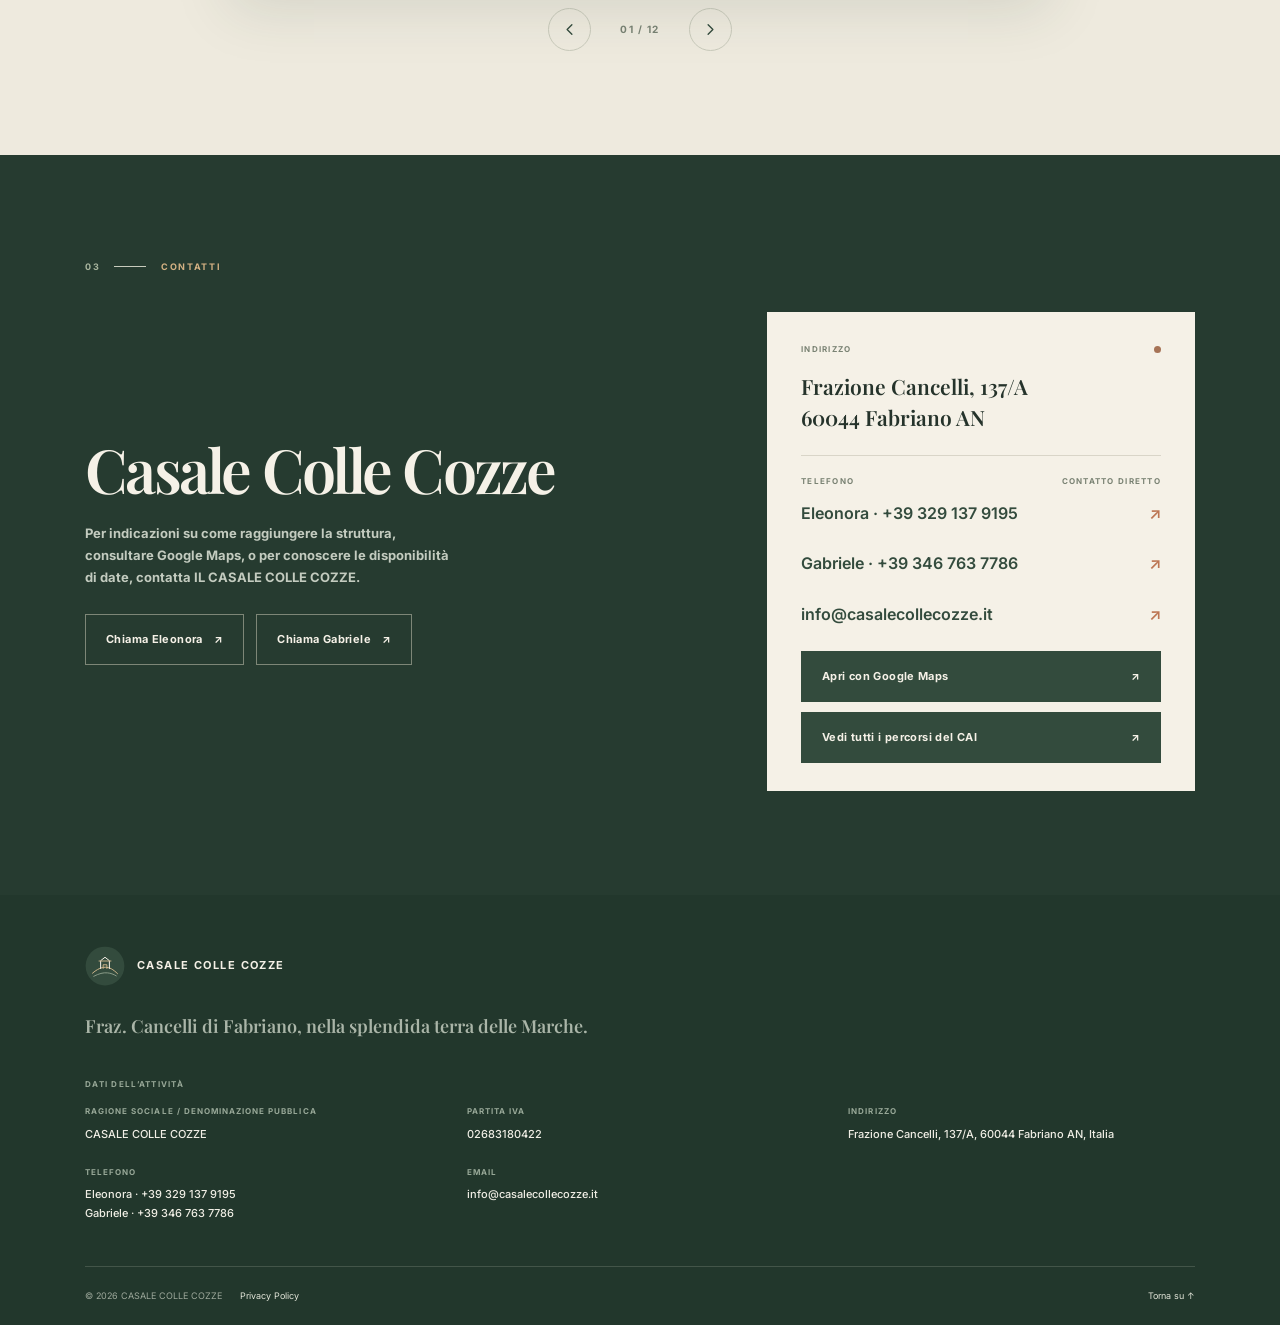
==== commit feaabfcf: "Aggiornato carosello, ordine e caption" ====
--- a/index.html
+++ b/index.html
@@ -125,70 +125,78 @@
       <div class="media-heading">
         <div>
           <p class="eyebrow"><span class="eyebrow-line"></span>GALLERIA FOTOGRAFICA</p>
-          <h3>Il casale, e l'area annessa.</em></h3>
+          <h3>Il casale, e l'area annessa.</h3>
         </div>
         <p>Scorri le fotografie e guarda i video quando vuoi.</p>
       </div>
 
       <div class="carousel" role="region" aria-roledescription="carosello" aria-label="Fotografie e video di Colle Cozze" tabindex="0">
         <div class="carousel-stage">
-          <figure class="carousel-slide" role="group" aria-roledescription="diapositiva" aria-label="2 di 9 — Il casale e il paesaggio" hidden>
+          <figure class="carousel-slide" role="group" aria-roledescription="diapositiva" aria-label="1 di 12 — L'ingresso del Casale">
+            <img src="assets/images/photo_2026-10-28_18-23-25.jpg" alt="Facciata in pietra e ingresso del casale con terrazza" loading="lazy">
+            <figcaption><span>01 / 12</span><span>L'ingresso del Casale</span></figcaption>
+          </figure>
+          <figure class="carousel-slide" role="group" aria-roledescription="diapositiva" aria-label="2 di 12 — La cucina industriale" hidden>
+            <img src="assets/images/photo_2026-10-28_18-23-27.jpg" alt="Cucina industriale attrezzata con fornelli e piani in acciaio" loading="lazy">
+            <figcaption><span>02 / 12</span><span>La cucina industriale</span></figcaption>
+          </figure>
+          <figure class="carousel-slide" role="group" aria-roledescription="diapositiva" aria-label="3 di 12 — Il refettorio" hidden>
+            <img src="assets/images/photo_2026-10-28_18-23-30.jpg" alt="Refettorio con tavolo lungo e panche in legno" loading="lazy">
+            <figcaption><span>03 / 12</span><span>Il refettorio</span></figcaption>
+          </figure>
+          <figure class="carousel-slide" role="group" aria-roledescription="diapositiva" aria-label="4 di 12 — Altra vista del refettorio" hidden>
+            <img src="assets/images/photo_2026-10-28_18-23-33.jpg" alt="Altra vista del refettorio con tavolo e panche in legno" loading="lazy">
+            <figcaption><span>04 / 12</span><span>Altra vista del refettorio</span></figcaption>
+          </figure>
+          <figure class="carousel-slide" role="group" aria-roledescription="diapositiva" aria-label="5 di 12 — Vista aerea con laghetto" hidden>
+            <img src="assets/images/photo_2026-10-28_18-23-16.jpg" alt="Vista aerea del casale e del laghetto circostante" loading="lazy">
+            <figcaption><span>05 / 12</span><span>Vista aerea con laghetto</span></figcaption>
+          </figure>
+          <figure class="carousel-slide" role="group" aria-roledescription="diapositiva" aria-label="6 di 12 — Prato erboso per i giochi e le attività" hidden>
+            <img src="assets/images/photo_2026-10-28_18-23-19.jpg" alt="Prato erboso circondato da alberi e colline, adatto ai giochi e alle attività" loading="lazy">
+            <figcaption><span>06 / 12</span><span>Prato erboso per i giochi e le attività</span></figcaption>
+          </figure>
+          <figure class="carousel-slide" role="group" aria-roledescription="diapositiva" aria-label="7 di 12 — Il portone, il disegno e la pietra" hidden>
+            <img src="assets/images/photo_2026-10-28_18-23-22.jpg" alt="Portone in legno, insegna illustrata e muro in pietra del casale" loading="lazy">
+            <figcaption><span>07 / 12</span><span>Il portone, il disegno e la pietra</span></figcaption>
+          </figure>
+          <figure class="carousel-slide" role="group" aria-roledescription="diapositiva" aria-label="8 di 12 — Suddivisione dell'area per i campi scout" hidden>
             <img src="assets/images/photo_2026-10-28_18-22-27.jpg" alt="Vista dall’alto del casale con la suddivisione delle aree: tende, angoli, gioco e fuoco" loading="lazy">
-            <figcaption><span>01 / 09</span><span>Per i campi scout</span></figcaption>
-          </figure>
-          <figure class="carousel-slide" role="group" aria-roledescription="diapositiva" aria-label="1 di 9 — L’ingresso del casale">
-            <img src="assets/images/photo_2026-10-28_18-23-16.jpg" alt="Portone in legno all’ingresso del casale in pietra" loading="lazy">
-            <figcaption><span>01 / 09</span><span>L’ingresso del casale</span></figcaption>
-          </figure>
-          <figure class="carousel-slide" role="group" aria-roledescription="diapositiva" aria-label="2 di 9 — Il casale e il paesaggio" hidden>
-            <img src="assets/images/photo_2026-10-28_18-23-19.jpg" alt="Vista dall’alto del casale immerso nel paesaggio verde" loading="lazy">
-            <figcaption><span>02 / 09</span><span>Il casale e il paesaggio</span></figcaption>
-          </figure>
-          <figure class="carousel-slide" role="group" aria-roledescription="diapositiva" aria-label="3 di 9 — La casa in pietra" hidden>
-            <img src="assets/images/photo_2026-10-28_18-23-22.jpg" alt="Facciata in pietra del casale con ingresso e terrazza" loading="lazy">
-            <figcaption><span>03 / 09</span><span>La casa in pietra</span></figcaption>
-          </figure>
-          <figure class="carousel-slide" role="group" aria-roledescription="diapositiva" aria-label="4 di 9 — La cucina" hidden>
-            <img src="assets/images/photo_2026-10-28_18-23-25.jpg" alt="Cucina attrezzata con piano di lavoro e tavolo in acciaio" loading="lazy">
-            <figcaption><span>04 / 09</span><span>La cucina</span></figcaption>
-          </figure>
-          <figure class="carousel-slide" role="group" aria-roledescription="diapositiva" aria-label="5 di 9 — La sala da pranzo" hidden>
-            <img src="assets/images/photo_2026-10-28_18-23-27.jpg" alt="Sala interna con tavolo lungo e panche in legno" loading="lazy">
-            <figcaption><span>05 / 09</span><span>La sala da pranzo</span></figcaption>
-          </figure>
-          <figure class="carousel-slide" role="group" aria-roledescription="diapositiva" aria-label="6 di 9 — La sala, un altro scorcio" hidden>
-            <img src="assets/images/photo_2026-10-28_18-23-30.jpg" alt="Seconda vista della sala interna con tavolo e panche" loading="lazy">
-            <figcaption><span>06 / 09</span><span>La sala, un altro scorcio</span></figcaption>
-          </figure>
-          <figure class="carousel-slide" role="group" aria-roledescription="diapositiva" aria-label="7 di 9 — Il paesaggio intorno" hidden>
-            <img src="assets/images/photo_2026-10-28_18-23-33.jpg" alt="Prato verde e boschi sulle colline intorno al casale" loading="lazy">
-            <figcaption><span>07 / 09</span><span>Il paesaggio intorno</span></figcaption>
-          </figure>
-          <figure class="carousel-slide" role="group" aria-roledescription="diapositiva" aria-label="8 di 9 — Video del luogo" hidden>
-            <video controls playsinline preload="none" poster="assets/images/photo_2026-10-28_18-23-19.jpg" aria-label="Video del casale, primo filmato">
+            <figcaption><span>08 / 12</span><span>Suddivisione dell'area per i campi scout</span></figcaption>
+          </figure>
+          <figure class="carousel-slide" role="group" aria-roledescription="diapositiva" aria-label="9 di 12 — La casa illuminata di sera" hidden>
+            <img src="assets/images/photo_2026-10-31_12-24-37.jpg" alt="Casale in pietra illuminato di sera" loading="lazy">
+            <figcaption><span>09 / 12</span><span>La casa illuminata di sera</span></figcaption>
+          </figure>
+          <figure class="carousel-slide" role="group" aria-roledescription="diapositiva" aria-label="10 di 12 — Il terrazzo illuminato di sera, utile per godersi una cena barbecue" hidden>
+            <img src="assets/images/photo_2026-10-31_12-24-40.jpg" alt="Terrazzo coperto illuminato di sera, con tavoli e sedute" loading="lazy">
+            <figcaption><span>10 / 12</span><span>Il terrazzo illuminato di sera, utile per godersi una cena barbecue</span></figcaption>
+          </figure>
+          <figure class="carousel-slide" role="group" aria-roledescription="diapositiva" aria-label="11 di 12 — Video con vista panoramica" hidden>
+            <video controls playsinline preload="none" poster="assets/images/photo_2026-10-28_18-23-19.jpg" aria-label="Video con vista panoramica">
               <source src="assets/videos/colle-cozze.mp4" type="video/mp4">
               Il tuo browser non supporta la riproduzione video.
             </video>
-            <figcaption><span>08 / 09</span><span>Un video del luogo</span></figcaption>
-          </figure>
-          <figure class="carousel-slide" role="group" aria-roledescription="diapositiva" aria-label="9 di 9 — Video al rallentatore" hidden>
-            <video controls playsinline preload="none" poster="assets/images/photo_2026-10-28_18-23-33.jpg" aria-label="Video del casale riprodotto al rallentatore">
+            <figcaption><span>11 / 12</span><span>Video con vista panoramica</span></figcaption>
+          </figure>
+          <figure class="carousel-slide" role="group" aria-roledescription="diapositiva" aria-label="12 di 12 — Dal casale all'ampia tenuta" hidden>
+            <video controls playsinline preload="none" poster="assets/images/photo_2026-10-28_18-23-33.jpg" aria-label="Video panoramico dal casale all'ampia tenuta">
               <source src="assets/videos/colle-cozze-rallentato.mp4" type="video/mp4">
               Il tuo browser non supporta la riproduzione video.
             </video>
-            <figcaption><span>09 / 09</span><span>Il paesaggio, al rallentatore</span></figcaption>
+            <figcaption><span>12 / 12</span><span>Dal casale all'ampia tenuta</span></figcaption>
           </figure>
         </div>
         <div class="carousel-controls">
           <button class="carousel-arrow carousel-prev" type="button" aria-label="Mostra il contenuto precedente">
             <svg aria-hidden="true" viewBox="0 0 24 24"><path d="m15 18-6-6 6-6"/></svg>
           </button>
-          <span class="carousel-count" aria-hidden="true">01 / 09</span>
+          <span class="carousel-count" aria-hidden="true">01 / 12</span>
           <button class="carousel-arrow carousel-next" type="button" aria-label="Mostra il contenuto successivo">
             <svg aria-hidden="true" viewBox="0 0 24 24"><path d="m9 18 6-6-6-6"/></svg>
           </button>
         </div>
-        <p class="carousel-status" aria-live="polite" aria-atomic="true">Elemento 1 di 9: L’ingresso del casale</p>
+        <p class="carousel-status" aria-live="polite" aria-atomic="true">Elemento 1 di 12: L'ingresso del Casale</p>
       </div>
     </section>
 
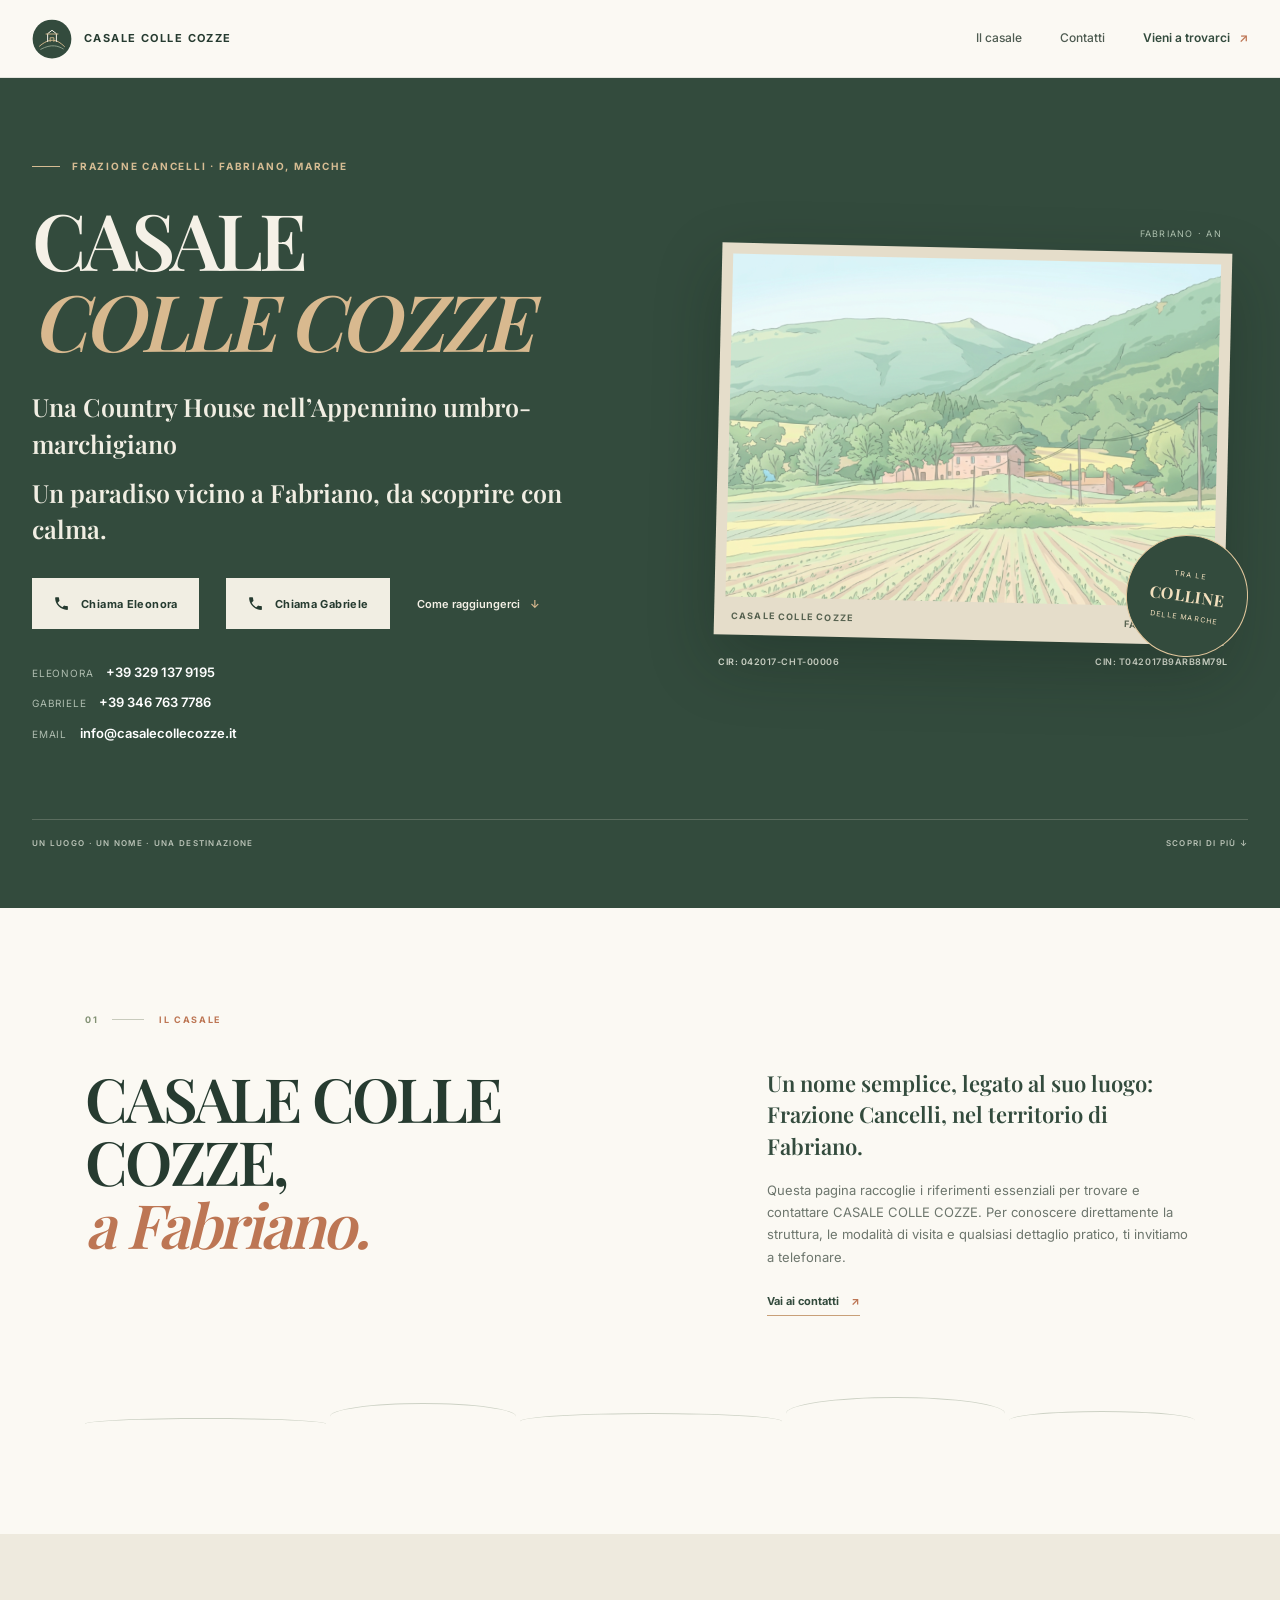
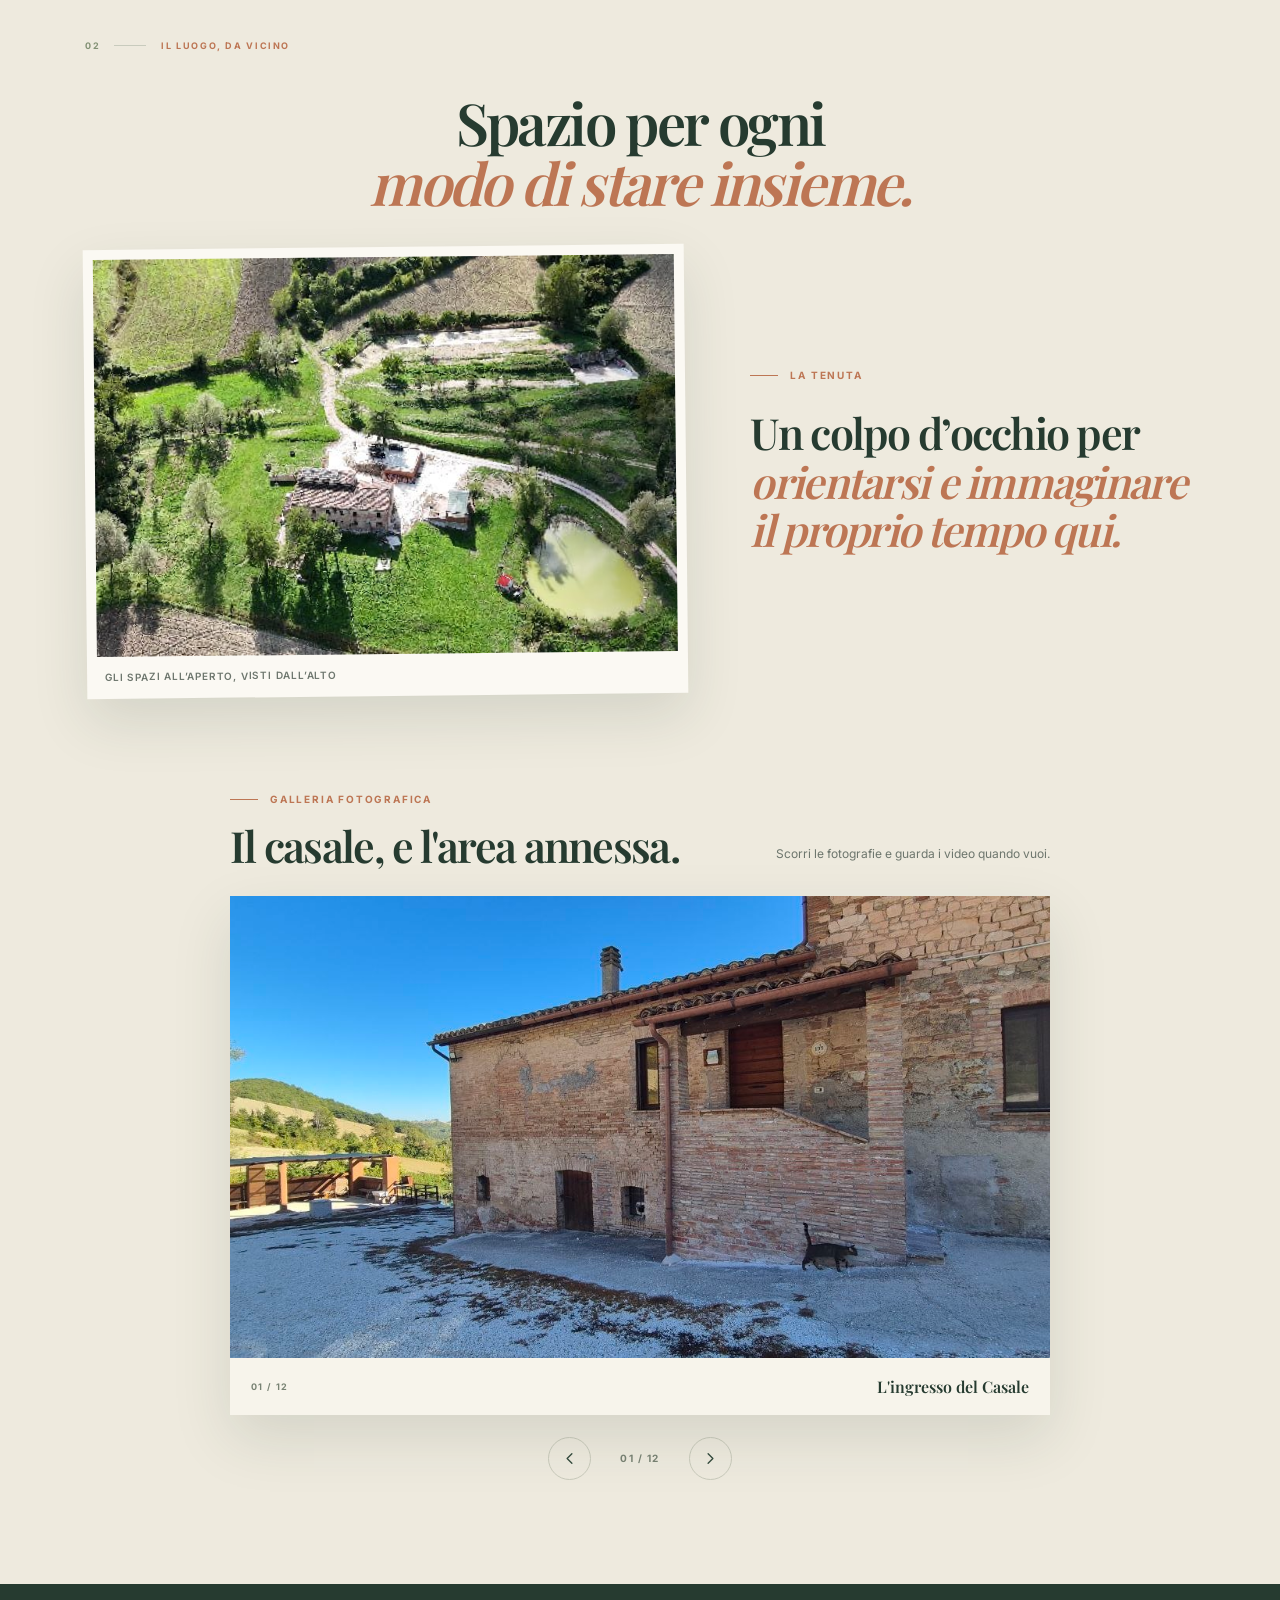
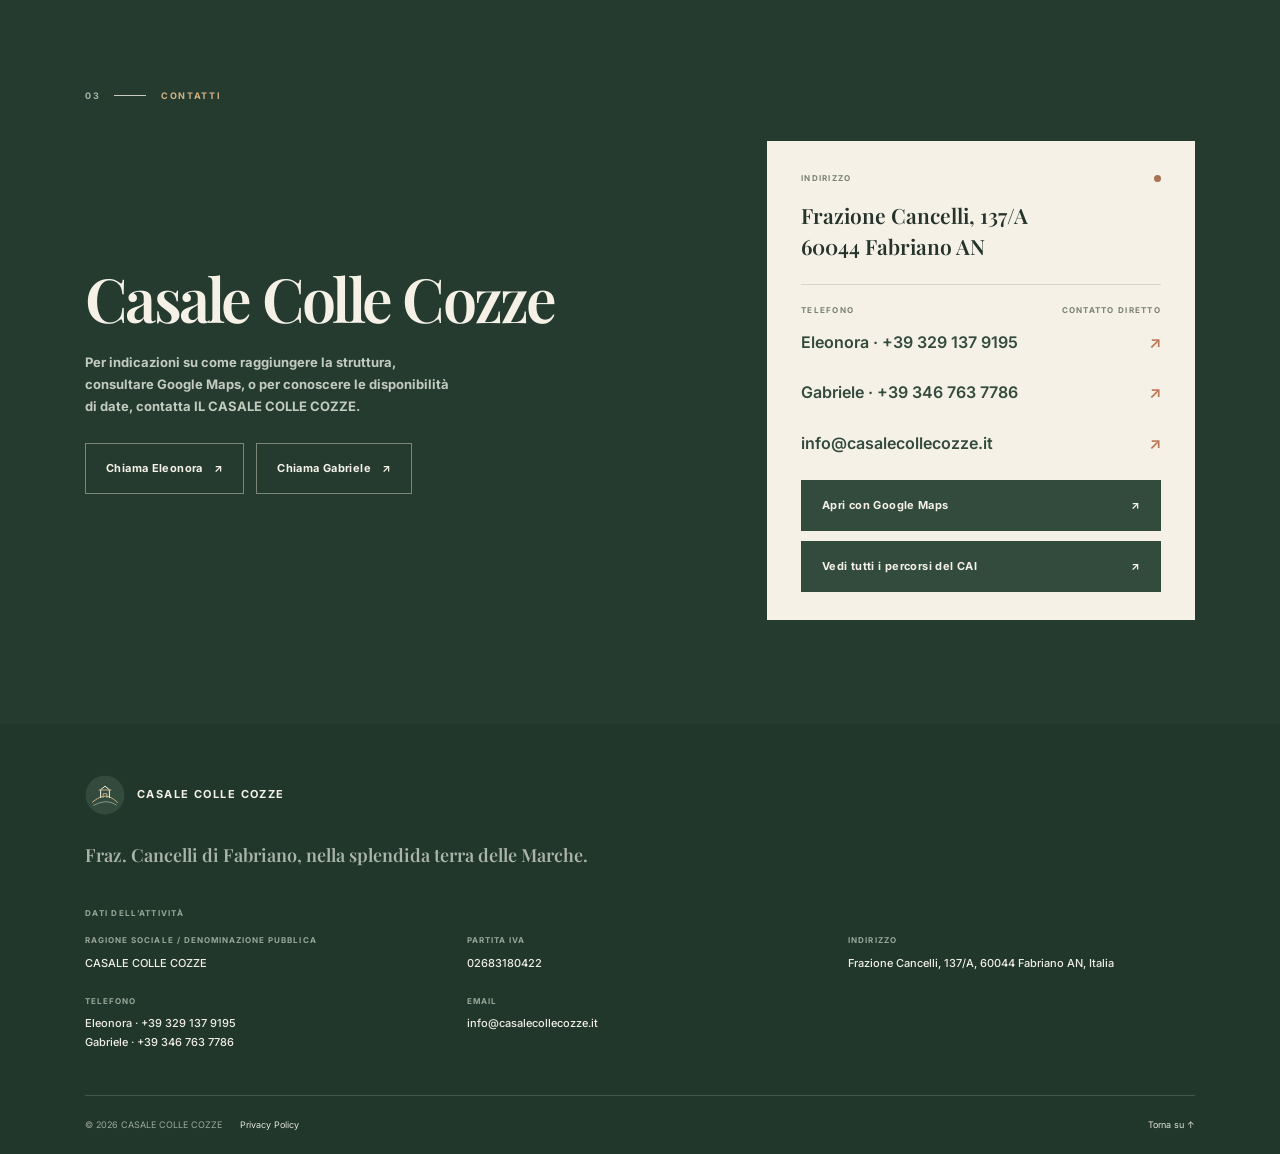
==== commit a07d8f37: "Finisce la review Eleonora, a meno della qualità delle foto" ====
--- a/index.html
+++ b/index.html
@@ -84,14 +84,6 @@
           <p class="intro-lede">Un nome semplice, legato al suo luogo: Frazione Cancelli, nel territorio di Fabriano.</p>
           <p>Questa pagina raccoglie i riferimenti essenziali per trovare e contattare CASALE COLLE COZZE. Per conoscere direttamente la struttura, le modalità di visita e qualsiasi dettaglio pratico, ti invitiamo a telefonare.</p>
           <a class="inline-link" href="#vieni-a-trovarci">Vai ai contatti <span aria-hidden="true">↗</span></a>
-        <div class="address-card">
-          <a class="button button-map" href="https://www.google.com/maps/search/?api=1&amp;query=CASALE%20COLLE%20COZZE%2C%20Frazione%20Cancelli%20137%2FA%2C%2060044%20Fabriano%20AN%2C%20Italy" target="_blank" rel="noopener noreferrer">
-            Apri con Google Maps <span aria-hidden="true">↗</span>
-          </a>
-          <a class="button button-map" href="https://www.caifabriano.it/wp/cpc/7-itinerari-it/it-7-gruppo-monte-penna/it-7-01/" target="_blank" rel="noopener noreferrer">
-            Vedi tutti i percorsi del CAI <span aria-hidden="true">↗</span>
-          </a>
-        </div>
         </div>
       </div>
       <div class="landscape-rule" aria-hidden="true"><span></span><span></span><span></span><span></span><span></span></div>
@@ -112,13 +104,6 @@
           <p class="eyebrow"><span class="eyebrow-line"></span> LA TENUTA</p>
           <h3 id="space-map-title">Un colpo d’occhio per<br><em>orientarsi e immaginare il proprio tempo qui.</em></h3>
           <p class="intro-lede"></p>
-          <ul class="area-list" aria-label="Aree indicate nella fotografia">
-            <li style="width:100%">Casale con cucina, refettorio e posti letto</li>
-            <li>Area tende</li>
-            <li>Area angoli</li>
-            <li>Area gioco</li>
-            <li>Area fuoco</li>
-          </ul>
         </div>
       </article>
 
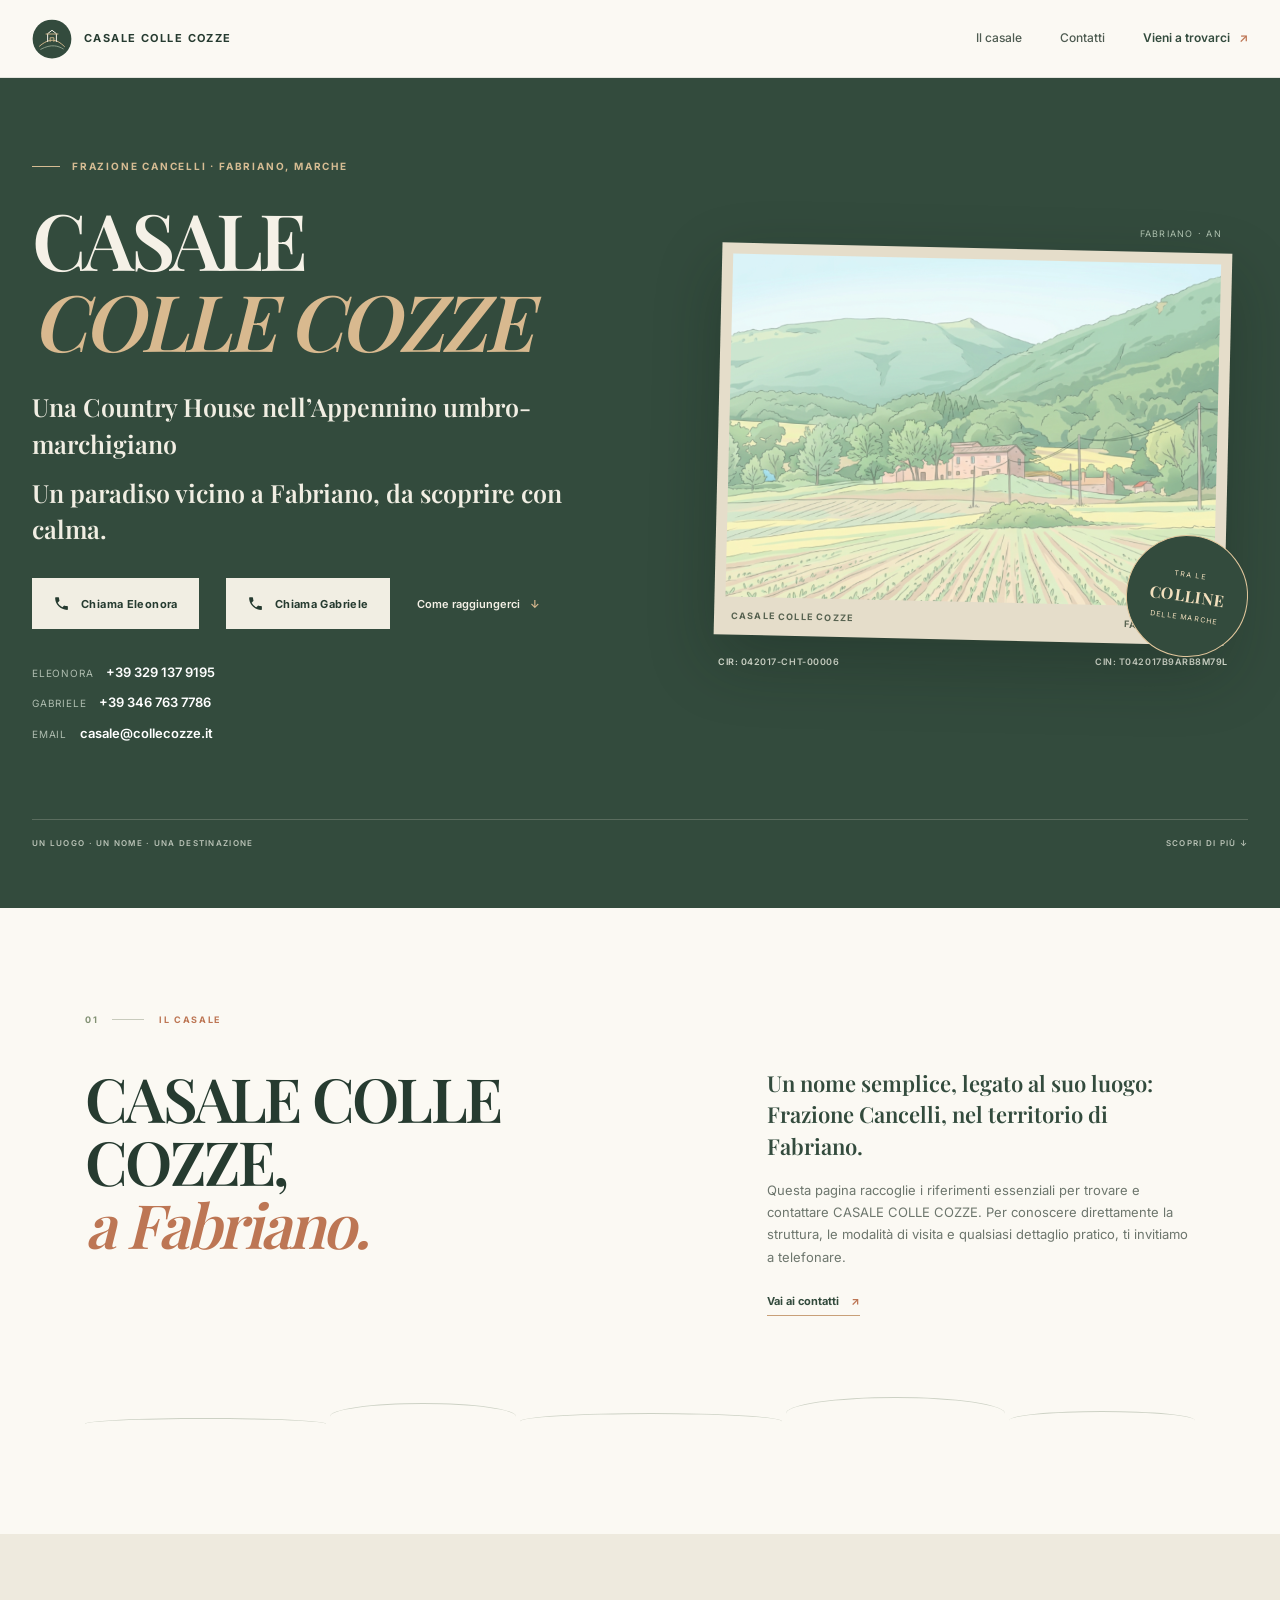
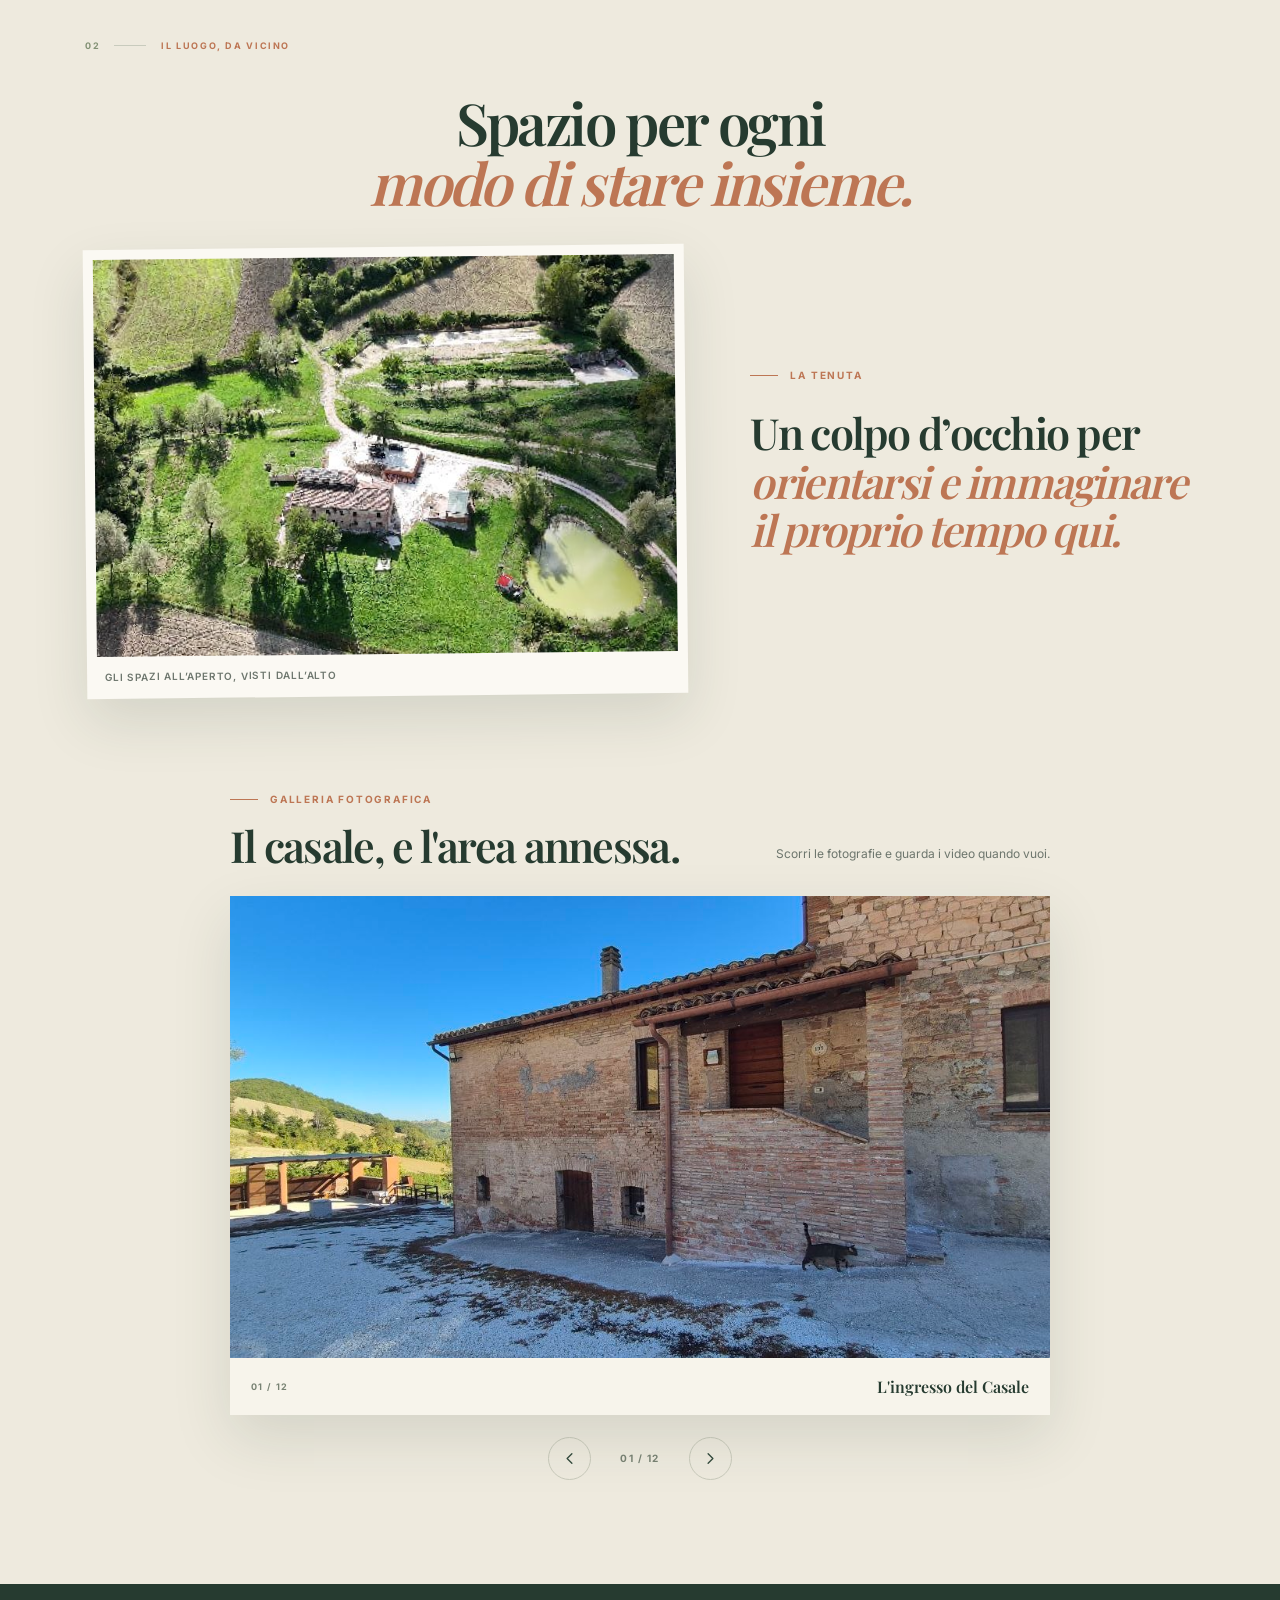
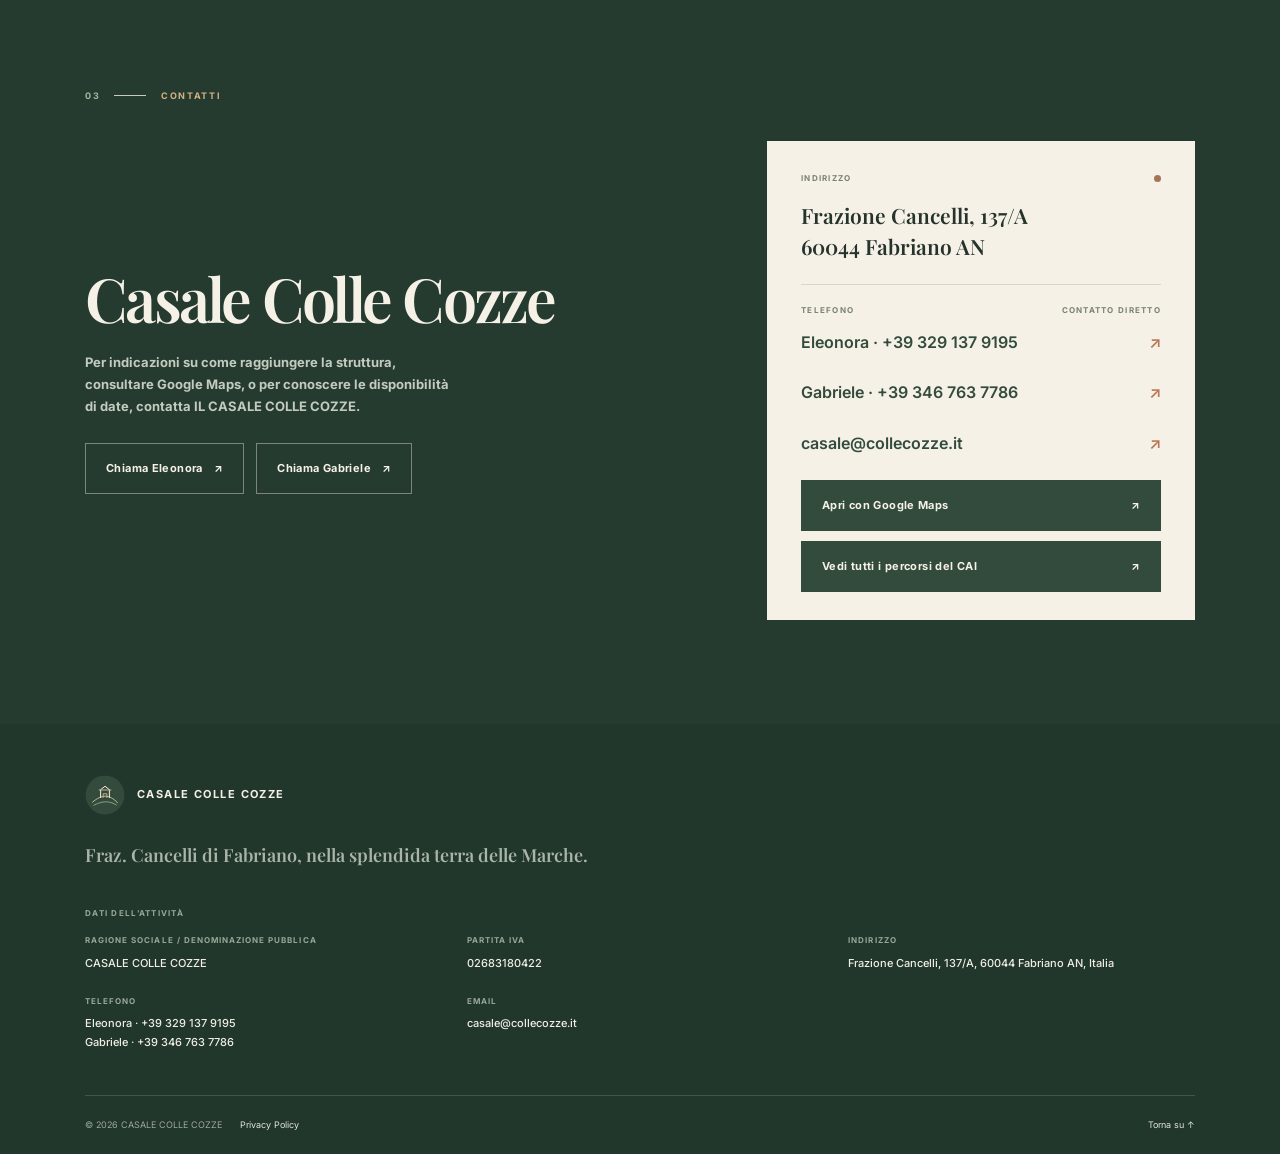
==== commit b6118e2d: "Sistema l'indirizzo email e le 2 anteprime dei video" ====
--- a/index.html
+++ b/index.html
@@ -56,7 +56,7 @@
           <div class="hero-phone-list">
             <p class="hero-phone"><span>Eleonora</span><a href="tel:+393291379195">+39 329 137 9195</a></p>
             <p class="hero-phone"><span>Gabriele</span><a href="tel:+393467637786">+39 346 763 7786</a></p>
-            <p class="hero-phone"><span>Email</span><a href="mailto:info@casalecollecozze.it">info@casalecollecozze.it</a></p>
+            <p class="hero-phone"><span>Email</span><a href="mailto:casale@collecozze.it">casale@collecozze.it</a></p>
           </div>
         </div>
         <div class="hero-art">
@@ -158,14 +158,14 @@
             <figcaption><span>10 / 12</span><span>Il terrazzo illuminato di sera, utile per godersi una cena barbecue</span></figcaption>
           </figure>
           <figure class="carousel-slide" role="group" aria-roledescription="diapositiva" aria-label="11 di 12 — Video con vista panoramica" hidden>
-            <video controls playsinline preload="none" poster="assets/images/photo_2026-10-28_18-23-19.jpg" aria-label="Video con vista panoramica">
+            <video controls playsinline preload="none" poster="assets/images/video-poster-colle-cozze.jpg" aria-label="Video con vista panoramica">
               <source src="assets/videos/colle-cozze.mp4" type="video/mp4">
               Il tuo browser non supporta la riproduzione video.
             </video>
             <figcaption><span>11 / 12</span><span>Video con vista panoramica</span></figcaption>
           </figure>
           <figure class="carousel-slide" role="group" aria-roledescription="diapositiva" aria-label="12 di 12 — Dal casale all'ampia tenuta" hidden>
-            <video controls playsinline preload="none" poster="assets/images/photo_2026-10-28_18-23-33.jpg" aria-label="Video panoramico dal casale all'ampia tenuta">
+            <video controls playsinline preload="none" poster="assets/images/video-poster-colle-cozze-rallentato.jpg" aria-label="Video panoramico dal casale all'ampia tenuta">
               <source src="assets/videos/colle-cozze-rallentato.mp4" type="video/mp4">
               Il tuo browser non supporta la riproduzione video.
             </video>
@@ -203,7 +203,7 @@
           <div class="address-card-top"><span>TELEFONO</span><span>CONTATTO DIRETTO</span></div>
           <a class="address-phone" href="tel:+393291379195">Eleonora · +39 329 137 9195 <span aria-hidden="true">↗</span></a>
           <a class="address-phone" href="tel:+393467637786">Gabriele · +39 346 763 7786 <span aria-hidden="true">↗</span></a>
-          <a class="address-phone" href="mailto:info@casalecollecozze.it" target="_blank">info@casalecollecozze.it <span aria-hidden="true">↗</span></a>
+          <a class="address-phone" href="mailto:casale@collecozze.it" target="_blank">casale@collecozze.it <span aria-hidden="true">↗</span></a>
           <a class="button button-map" href="https://www.google.com/maps/search/?api=1&amp;query=CASALE%20COLLE%20COZZE%2C%20Frazione%20Cancelli%20137%2FA%2C%2060044%20Fabriano%20AN%2C%20Italy" target="_blank" rel="noopener noreferrer">
             Apri con Google Maps <span aria-hidden="true">↗</span>
           </a>
@@ -229,7 +229,7 @@
         <div><span>PARTITA IVA</span><strong>02683180422</strong></div>
         <div><span>INDIRIZZO</span><strong>Frazione Cancelli, 137/A, 60044 Fabriano AN, Italia</strong></div>
         <div><span>TELEFONO</span><strong><a href="tel:+393291379195">Eleonora · +39 329 137 9195</a><br><a href="tel:+393467637786">Gabriele · +39 346 763 7786</a></strong></div>
-        <div><span>EMAIL</span><strong><a href="mailto:info@casalecollecozze.it">info@casalecollecozze.it</a></strong></div>
+        <div><span>EMAIL</span><strong><a href="mailto:casale@collecozze.it">casale@collecozze.it</a></strong></div>
       </div>
     </div>
     <div class="footer-bottom">
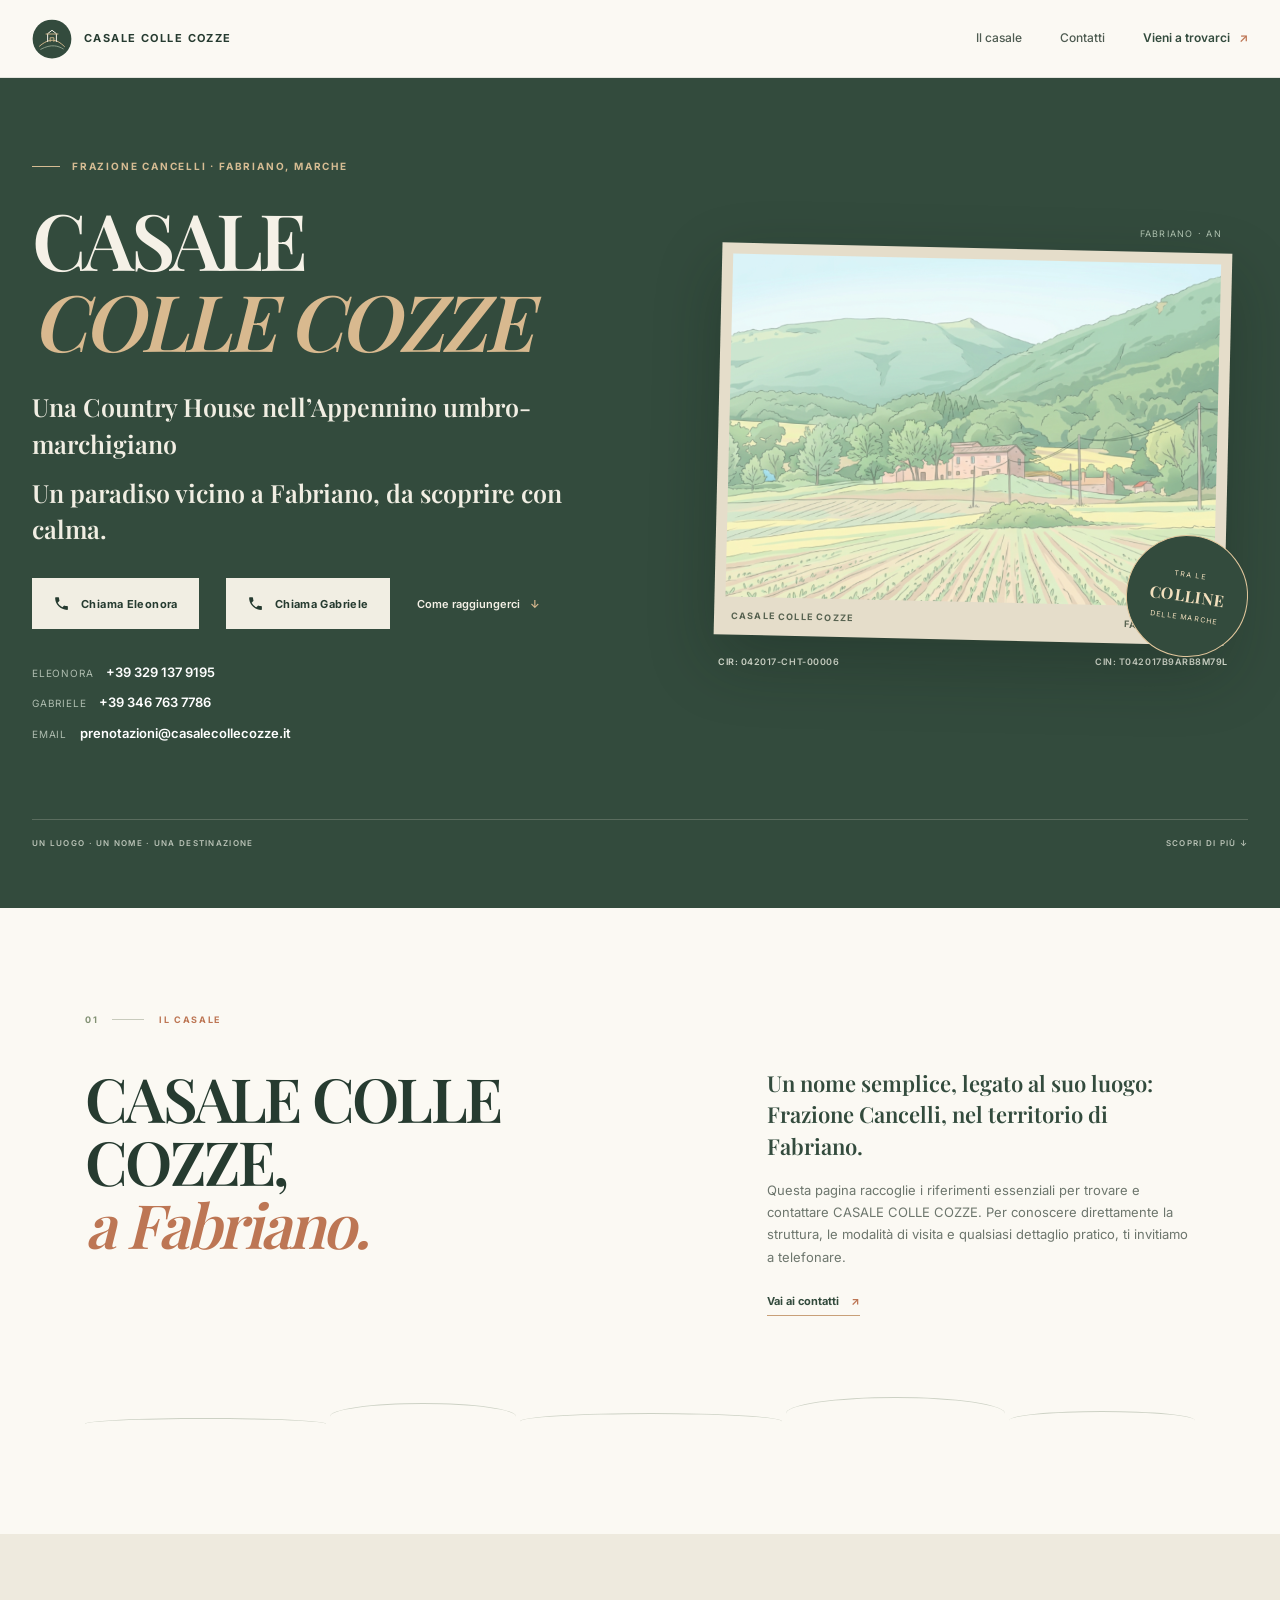
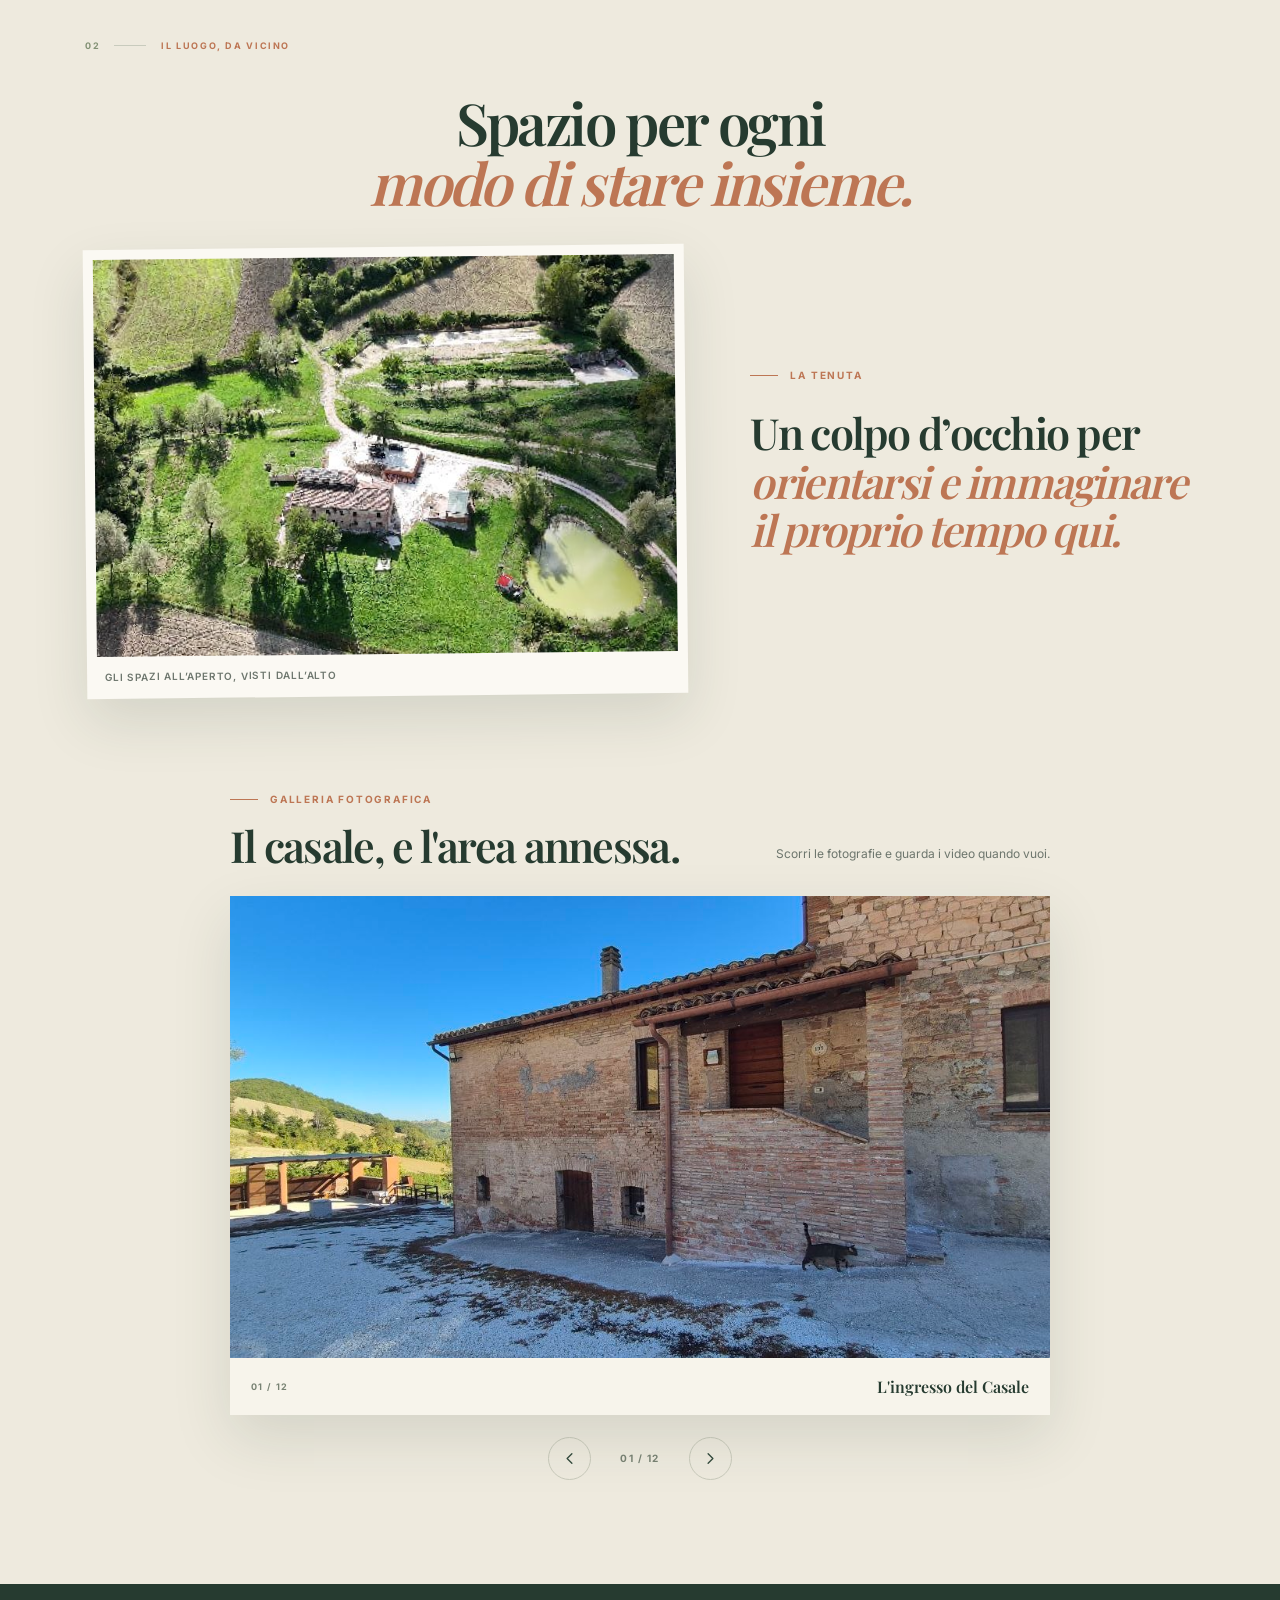
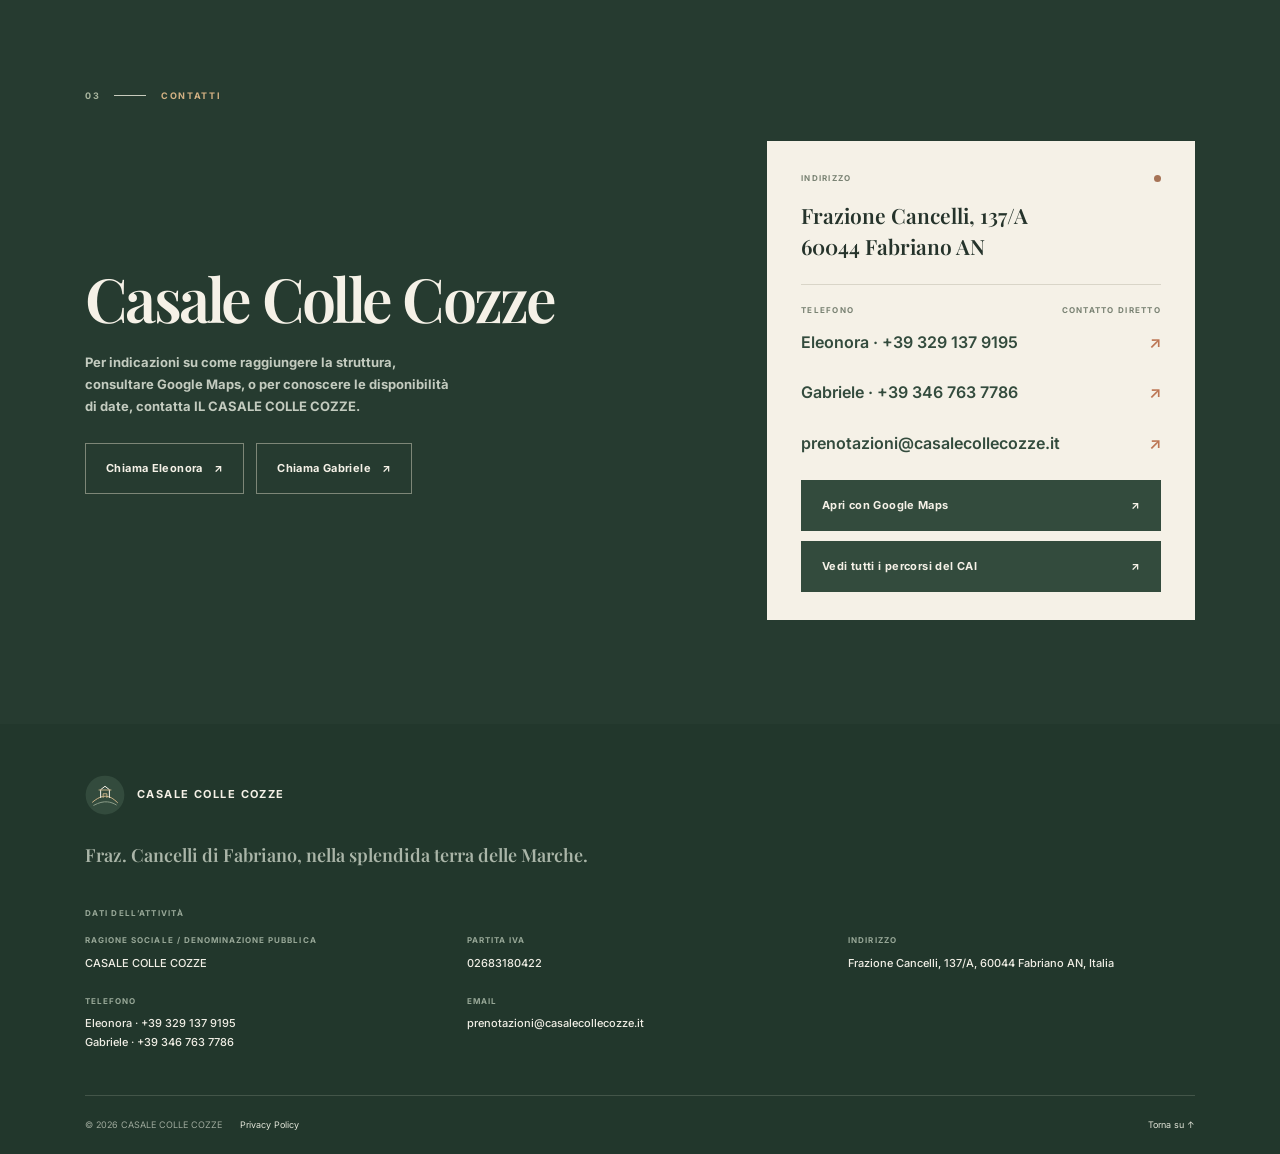
==== commit 40927e78: "Aggiornato l'indirizzo email secondo le indicazioni di web marketing IA" ====
--- a/index.html
+++ b/index.html
@@ -56,7 +56,7 @@
           <div class="hero-phone-list">
             <p class="hero-phone"><span>Eleonora</span><a href="tel:+393291379195">+39 329 137 9195</a></p>
             <p class="hero-phone"><span>Gabriele</span><a href="tel:+393467637786">+39 346 763 7786</a></p>
-            <p class="hero-phone"><span>Email</span><a href="mailto:casale@collecozze.it">casale@collecozze.it</a></p>
+            <p class="hero-phone"><span>Email</span><a href="mailto:prenotazioni@casalecollecozze.it">prenotazioni@casalecollecozze.it</a></p>
           </div>
         </div>
         <div class="hero-art">
@@ -203,7 +203,7 @@
           <div class="address-card-top"><span>TELEFONO</span><span>CONTATTO DIRETTO</span></div>
           <a class="address-phone" href="tel:+393291379195">Eleonora · +39 329 137 9195 <span aria-hidden="true">↗</span></a>
           <a class="address-phone" href="tel:+393467637786">Gabriele · +39 346 763 7786 <span aria-hidden="true">↗</span></a>
-          <a class="address-phone" href="mailto:casale@collecozze.it" target="_blank">casale@collecozze.it <span aria-hidden="true">↗</span></a>
+          <a class="address-phone" href="mailto:prenotazioni@casalecollecozze.it" target="_blank">prenotazioni@casalecollecozze.it <span aria-hidden="true">↗</span></a>
           <a class="button button-map" href="https://www.google.com/maps/search/?api=1&amp;query=CASALE%20COLLE%20COZZE%2C%20Frazione%20Cancelli%20137%2FA%2C%2060044%20Fabriano%20AN%2C%20Italy" target="_blank" rel="noopener noreferrer">
             Apri con Google Maps <span aria-hidden="true">↗</span>
           </a>
@@ -229,7 +229,7 @@
         <div><span>PARTITA IVA</span><strong>02683180422</strong></div>
         <div><span>INDIRIZZO</span><strong>Frazione Cancelli, 137/A, 60044 Fabriano AN, Italia</strong></div>
         <div><span>TELEFONO</span><strong><a href="tel:+393291379195">Eleonora · +39 329 137 9195</a><br><a href="tel:+393467637786">Gabriele · +39 346 763 7786</a></strong></div>
-        <div><span>EMAIL</span><strong><a href="mailto:casale@collecozze.it">casale@collecozze.it</a></strong></div>
+        <div><span>EMAIL</span><strong><a href="mailto:prenotazioni@casalecollecozze.it">prenotazioni@casalecollecozze.it</a></strong></div>
       </div>
     </div>
     <div class="footer-bottom">
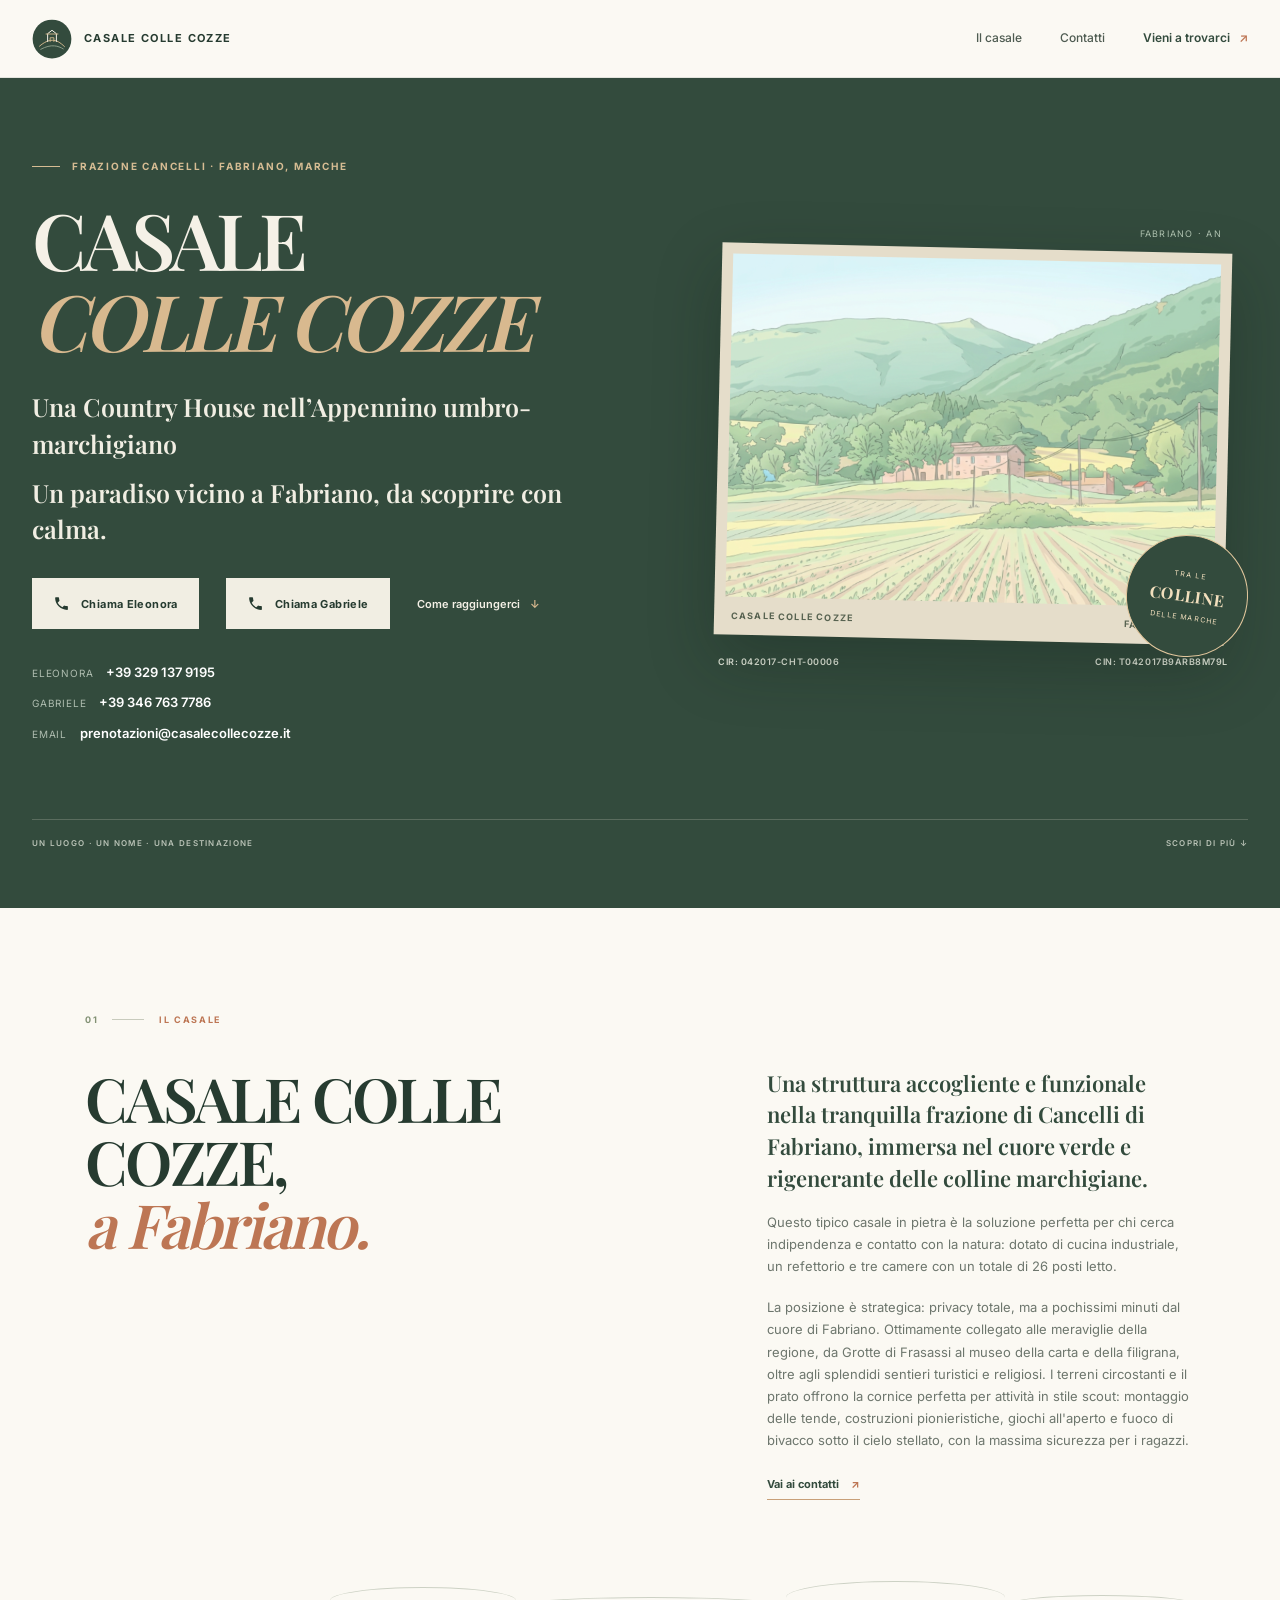
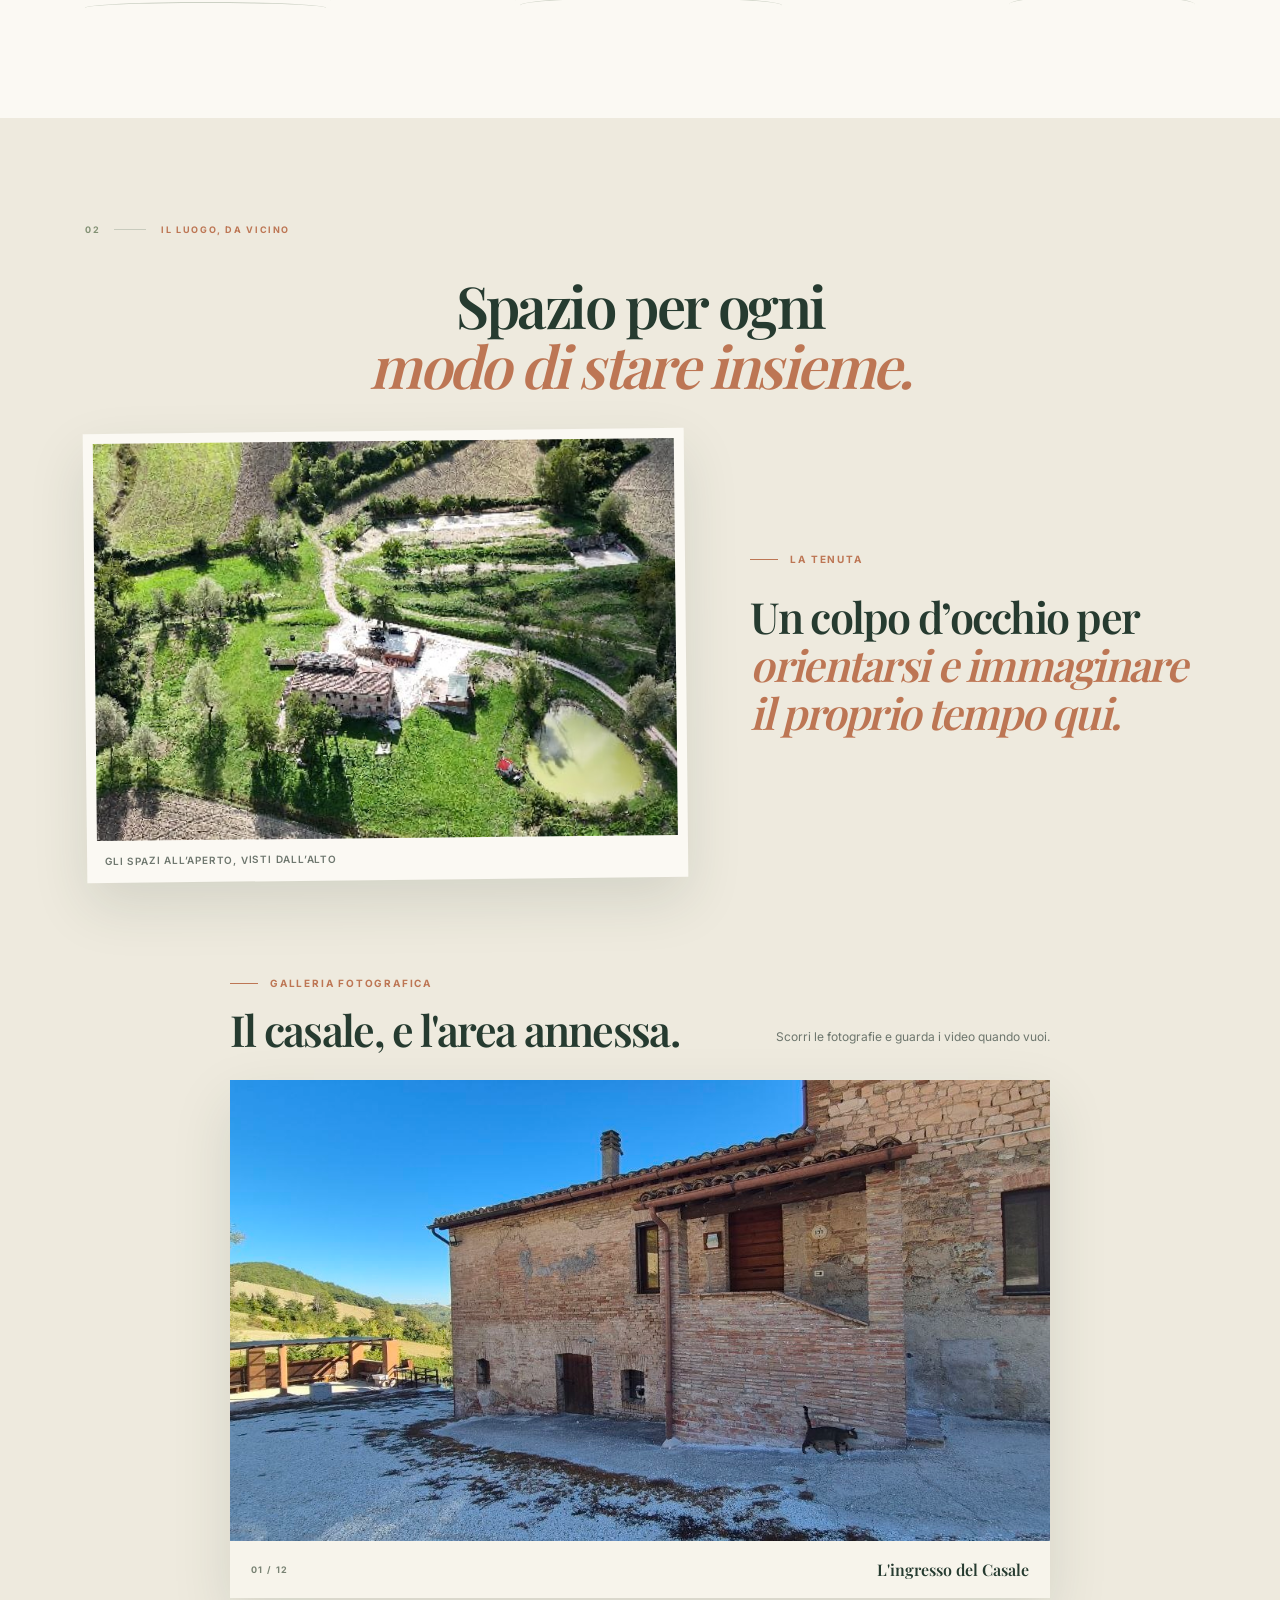
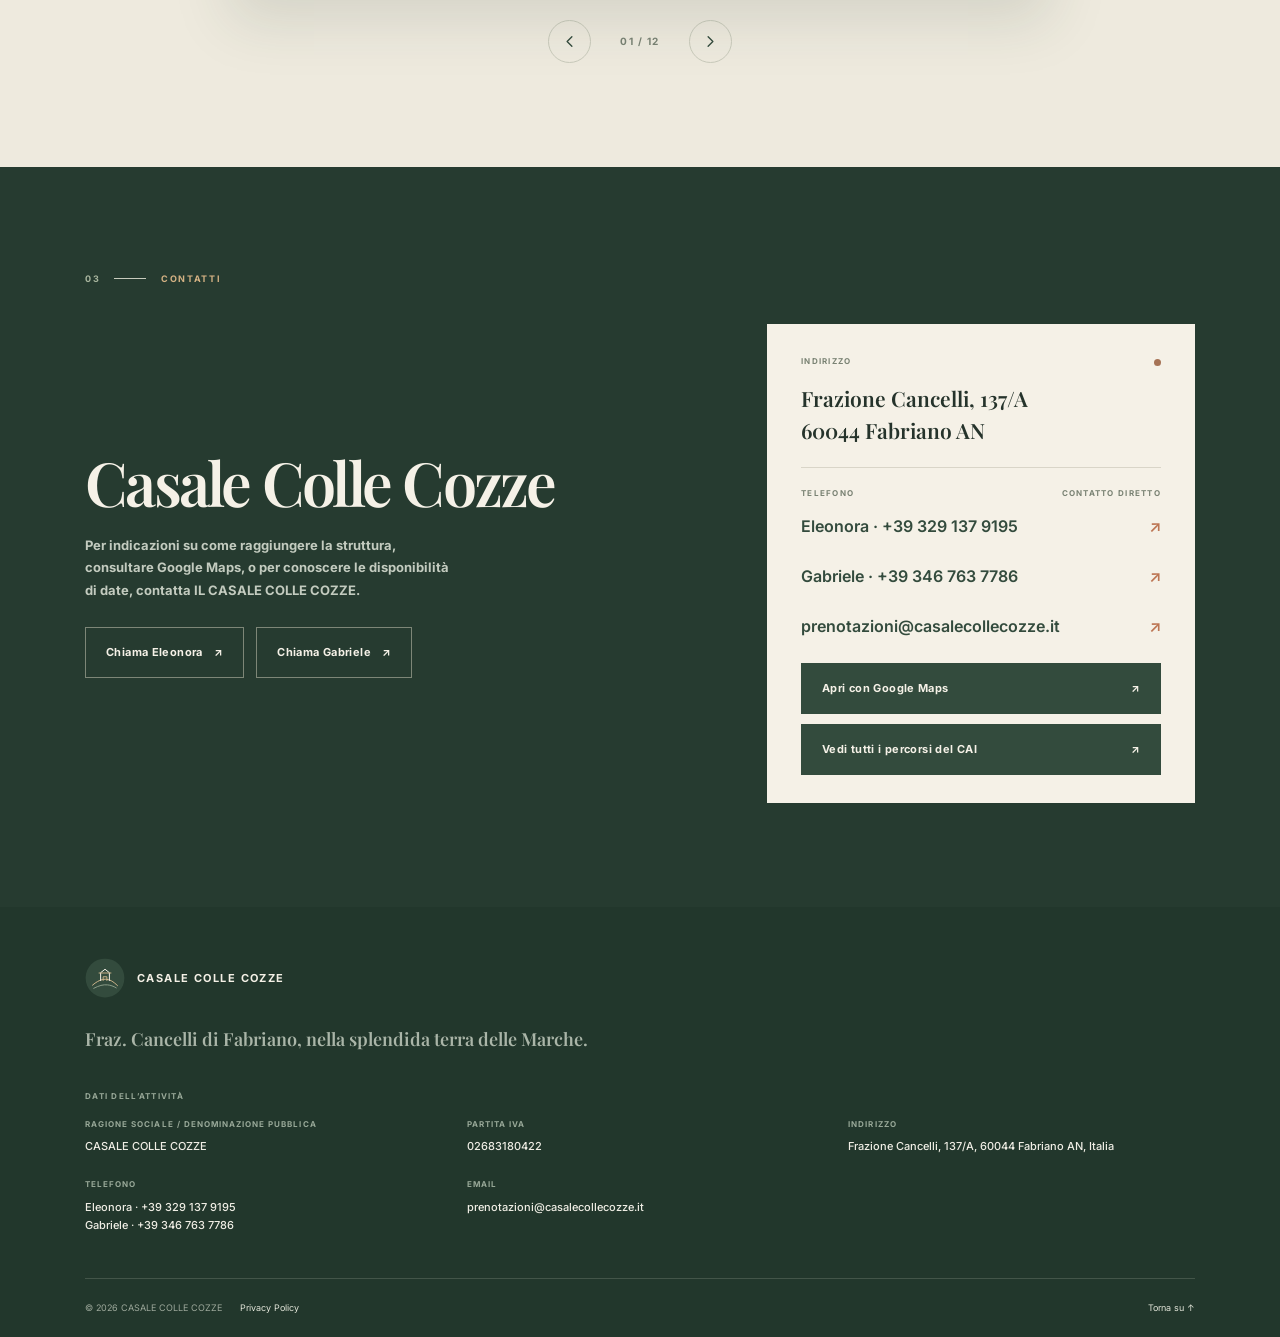
==== commit 8c17730d: "Integrata la descrizione reale" ====
--- a/index.html
+++ b/index.html
@@ -81,8 +81,9 @@
       <div class="intro-grid">
         <h2>CASALE COLLE COZZE,<br><em>a Fabriano.</em></h2>
         <div class="intro-body">
-          <p class="intro-lede">Un nome semplice, legato al suo luogo: Frazione Cancelli, nel territorio di Fabriano.</p>
-          <p>Questa pagina raccoglie i riferimenti essenziali per trovare e contattare CASALE COLLE COZZE. Per conoscere direttamente la struttura, le modalità di visita e qualsiasi dettaglio pratico, ti invitiamo a telefonare.</p>
+          <p class="intro-lede">Una struttura accogliente e funzionale nella tranquilla frazione di Cancelli di Fabriano, immersa nel cuore verde e rigenerante delle colline marchigiane.</p>
+          <p>Questo tipico casale in pietra è la soluzione perfetta per chi cerca indipendenza e contatto con la natura: dotato di cucina industriale, un refettorio e tre camere con un totale di 26 posti letto.</p>
+          <p>La posizione è strategica: privacy totale, ma a pochissimi minuti dal cuore di Fabriano. Ottimamente collegato alle meraviglie della regione, da Grotte di Frasassi al museo della carta e della filigrana, oltre agli splendidi sentieri turistici e religiosi. I terreni circostanti e il prato offrono la cornice perfetta per attività in stile scout: montaggio delle tende, costruzioni pionieristiche, giochi all'aperto e fuoco di bivacco sotto il cielo stellato, con la massima sicurezza per i ragazzi.</p>
           <a class="inline-link" href="#vieni-a-trovarci">Vai ai contatti <span aria-hidden="true">↗</span></a>
         </div>
       </div>
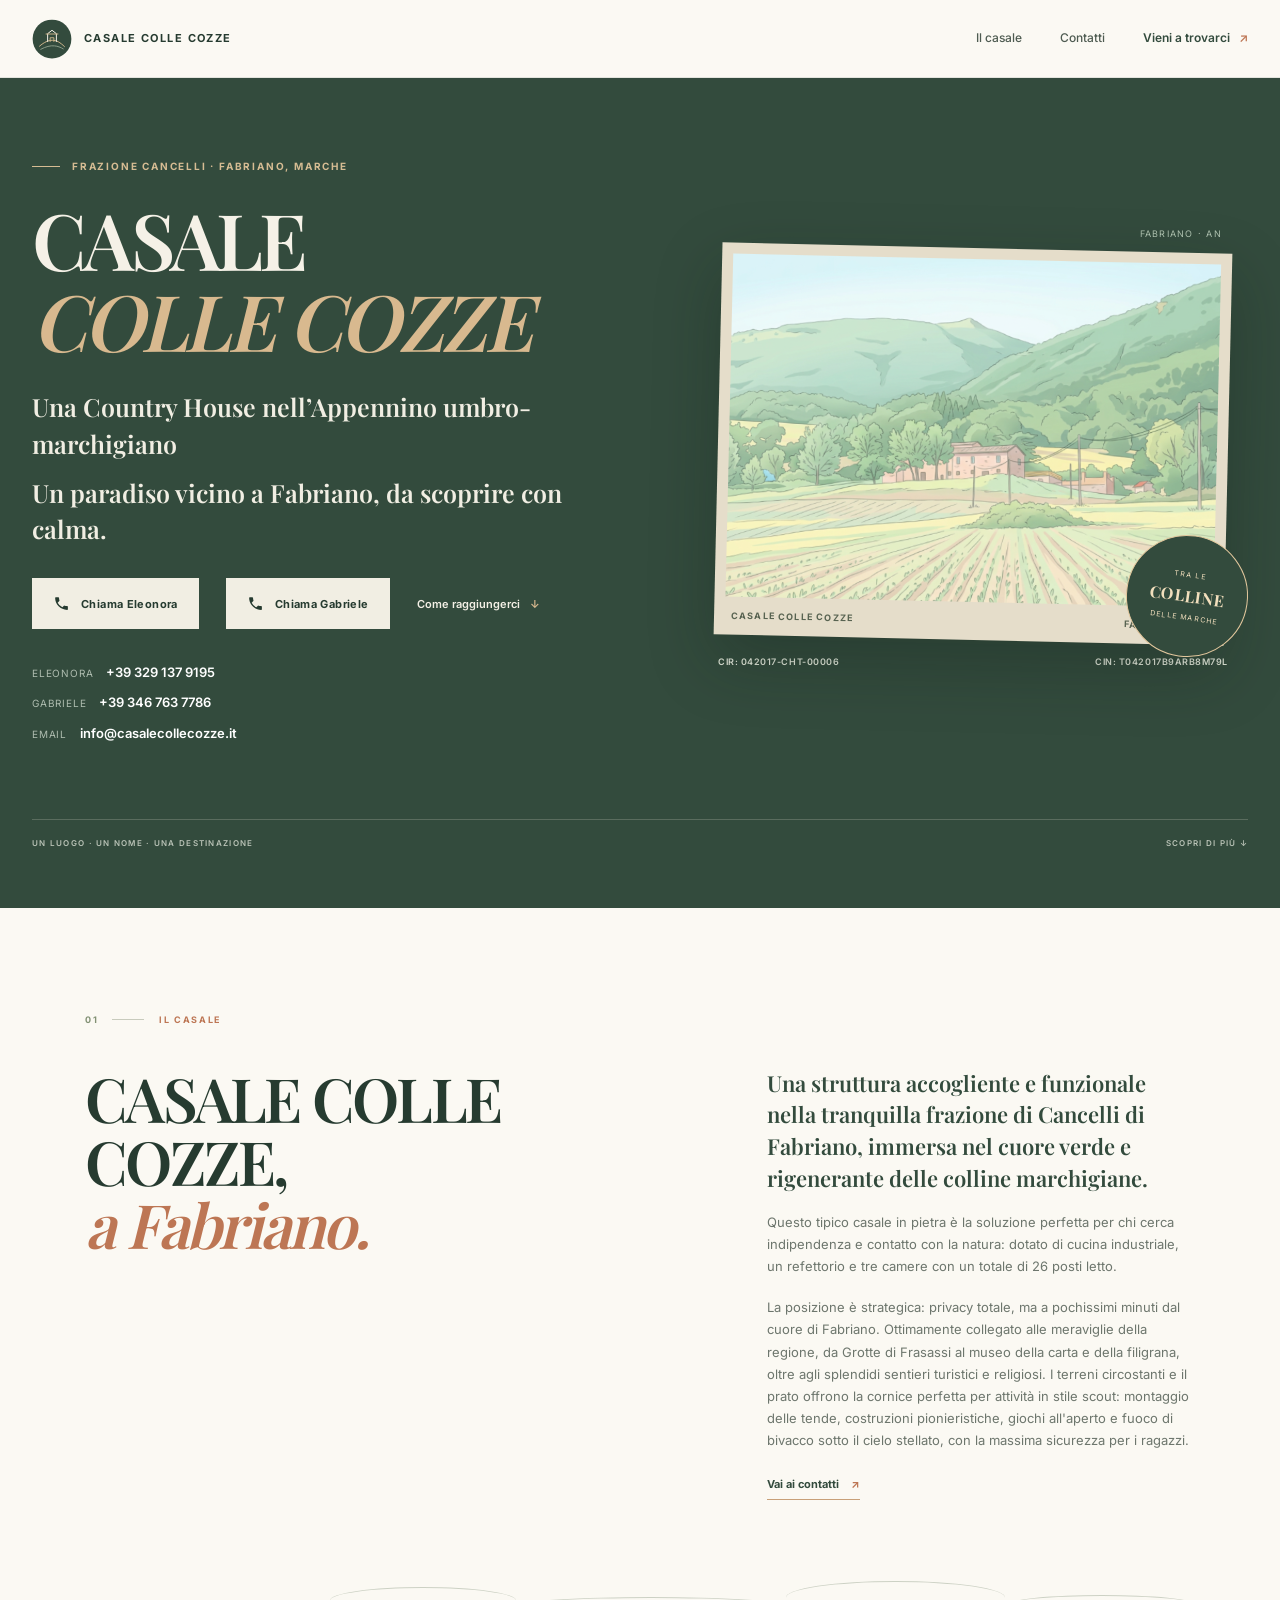
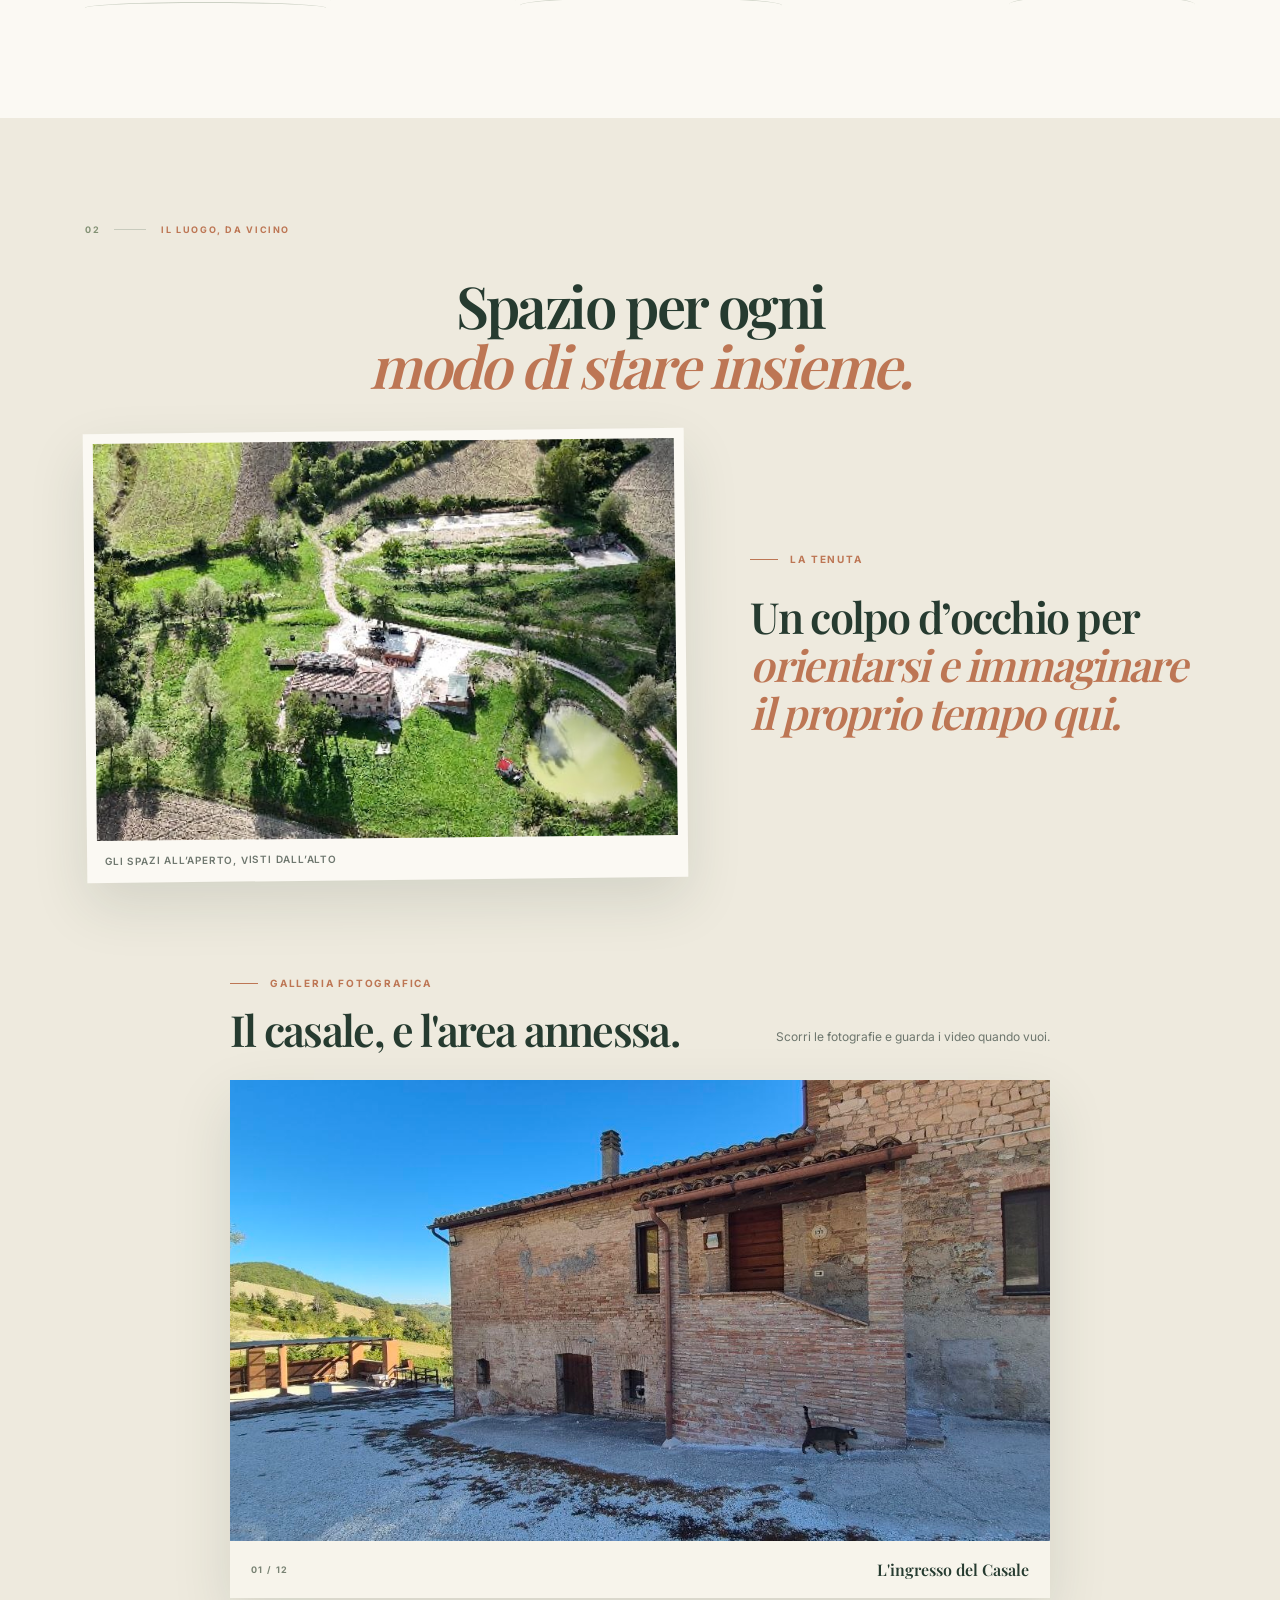
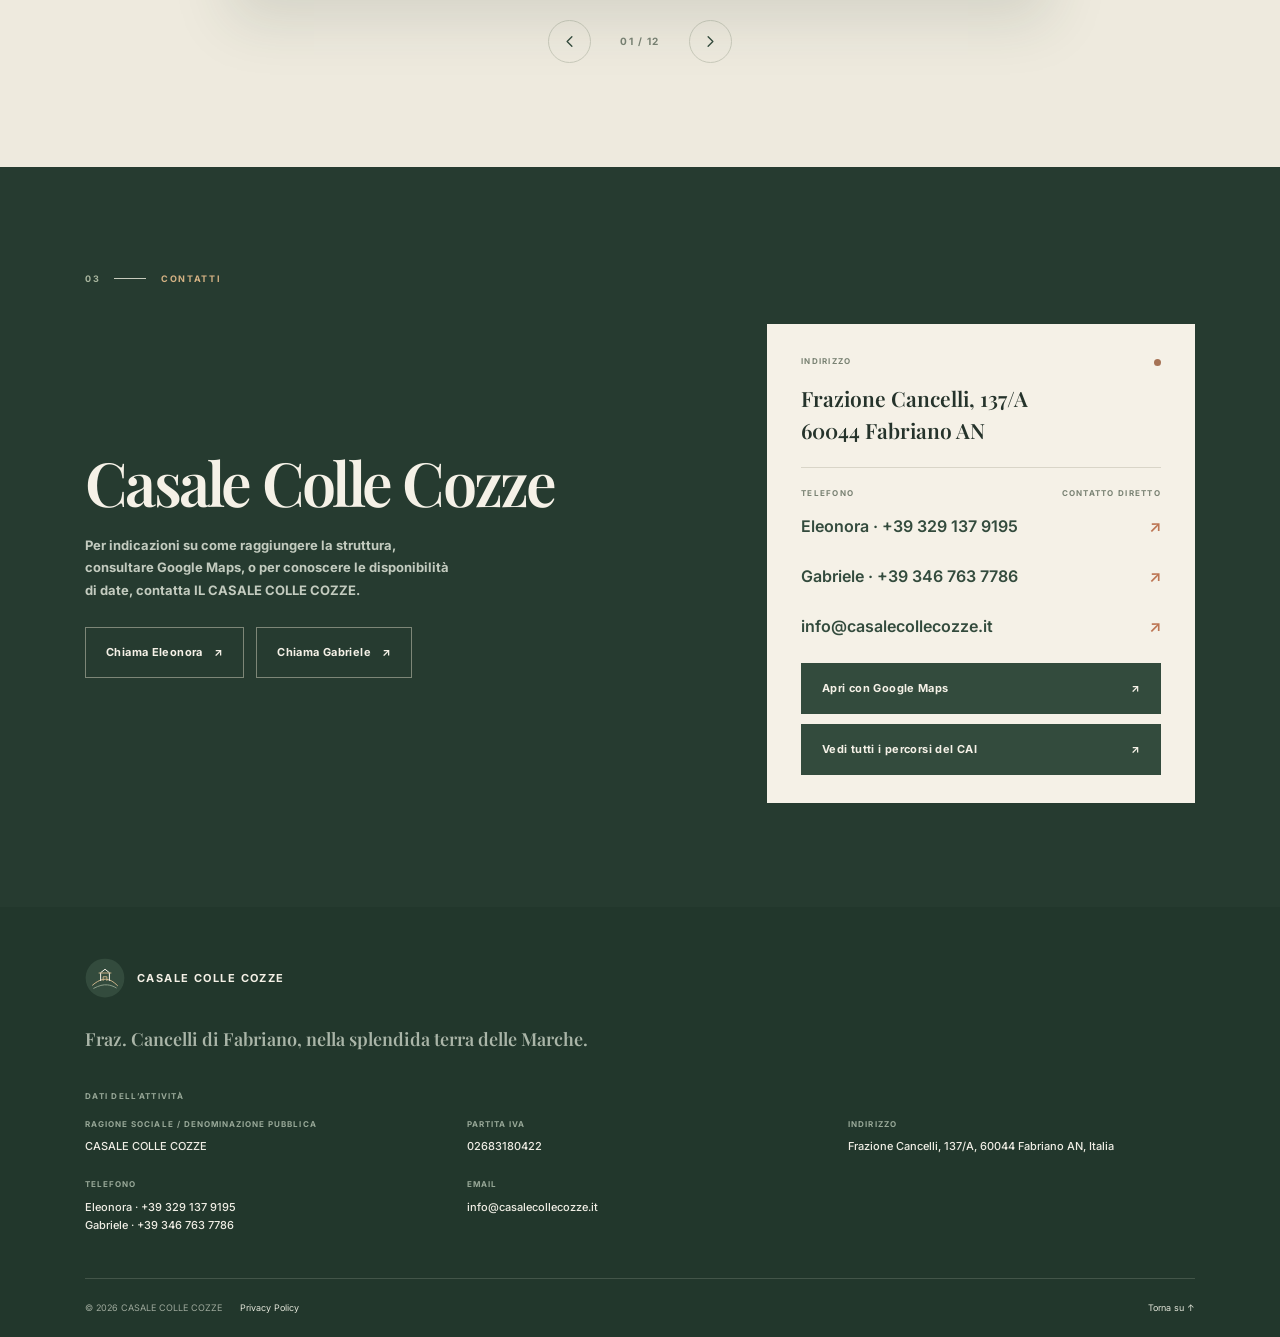
==== commit 76246290: "Modificato l'indirizzo di posta in info@" ====
--- a/index.html
+++ b/index.html
@@ -56,7 +56,7 @@
           <div class="hero-phone-list">
             <p class="hero-phone"><span>Eleonora</span><a href="tel:+393291379195">+39 329 137 9195</a></p>
             <p class="hero-phone"><span>Gabriele</span><a href="tel:+393467637786">+39 346 763 7786</a></p>
-            <p class="hero-phone"><span>Email</span><a href="mailto:prenotazioni@casalecollecozze.it">prenotazioni@casalecollecozze.it</a></p>
+            <p class="hero-phone"><span>Email</span><a href="mailto:info@casalecollecozze.it">info@casalecollecozze.it</a></p>
           </div>
         </div>
         <div class="hero-art">
@@ -204,7 +204,7 @@
           <div class="address-card-top"><span>TELEFONO</span><span>CONTATTO DIRETTO</span></div>
           <a class="address-phone" href="tel:+393291379195">Eleonora · +39 329 137 9195 <span aria-hidden="true">↗</span></a>
           <a class="address-phone" href="tel:+393467637786">Gabriele · +39 346 763 7786 <span aria-hidden="true">↗</span></a>
-          <a class="address-phone" href="mailto:prenotazioni@casalecollecozze.it" target="_blank">prenotazioni@casalecollecozze.it <span aria-hidden="true">↗</span></a>
+          <a class="address-phone" href="mailto:info@casalecollecozze.it" target="_blank">info@casalecollecozze.it <span aria-hidden="true">↗</span></a>
           <a class="button button-map" href="https://www.google.com/maps/search/?api=1&amp;query=CASALE%20COLLE%20COZZE%2C%20Frazione%20Cancelli%20137%2FA%2C%2060044%20Fabriano%20AN%2C%20Italy" target="_blank" rel="noopener noreferrer">
             Apri con Google Maps <span aria-hidden="true">↗</span>
           </a>
@@ -230,7 +230,7 @@
         <div><span>PARTITA IVA</span><strong>02683180422</strong></div>
         <div><span>INDIRIZZO</span><strong>Frazione Cancelli, 137/A, 60044 Fabriano AN, Italia</strong></div>
         <div><span>TELEFONO</span><strong><a href="tel:+393291379195">Eleonora · +39 329 137 9195</a><br><a href="tel:+393467637786">Gabriele · +39 346 763 7786</a></strong></div>
-        <div><span>EMAIL</span><strong><a href="mailto:prenotazioni@casalecollecozze.it">prenotazioni@casalecollecozze.it</a></strong></div>
+        <div><span>EMAIL</span><strong><a href="mailto:info@casalecollecozze.it">info@casalecollecozze.it</a></strong></div>
       </div>
     </div>
     <div class="footer-bottom">
